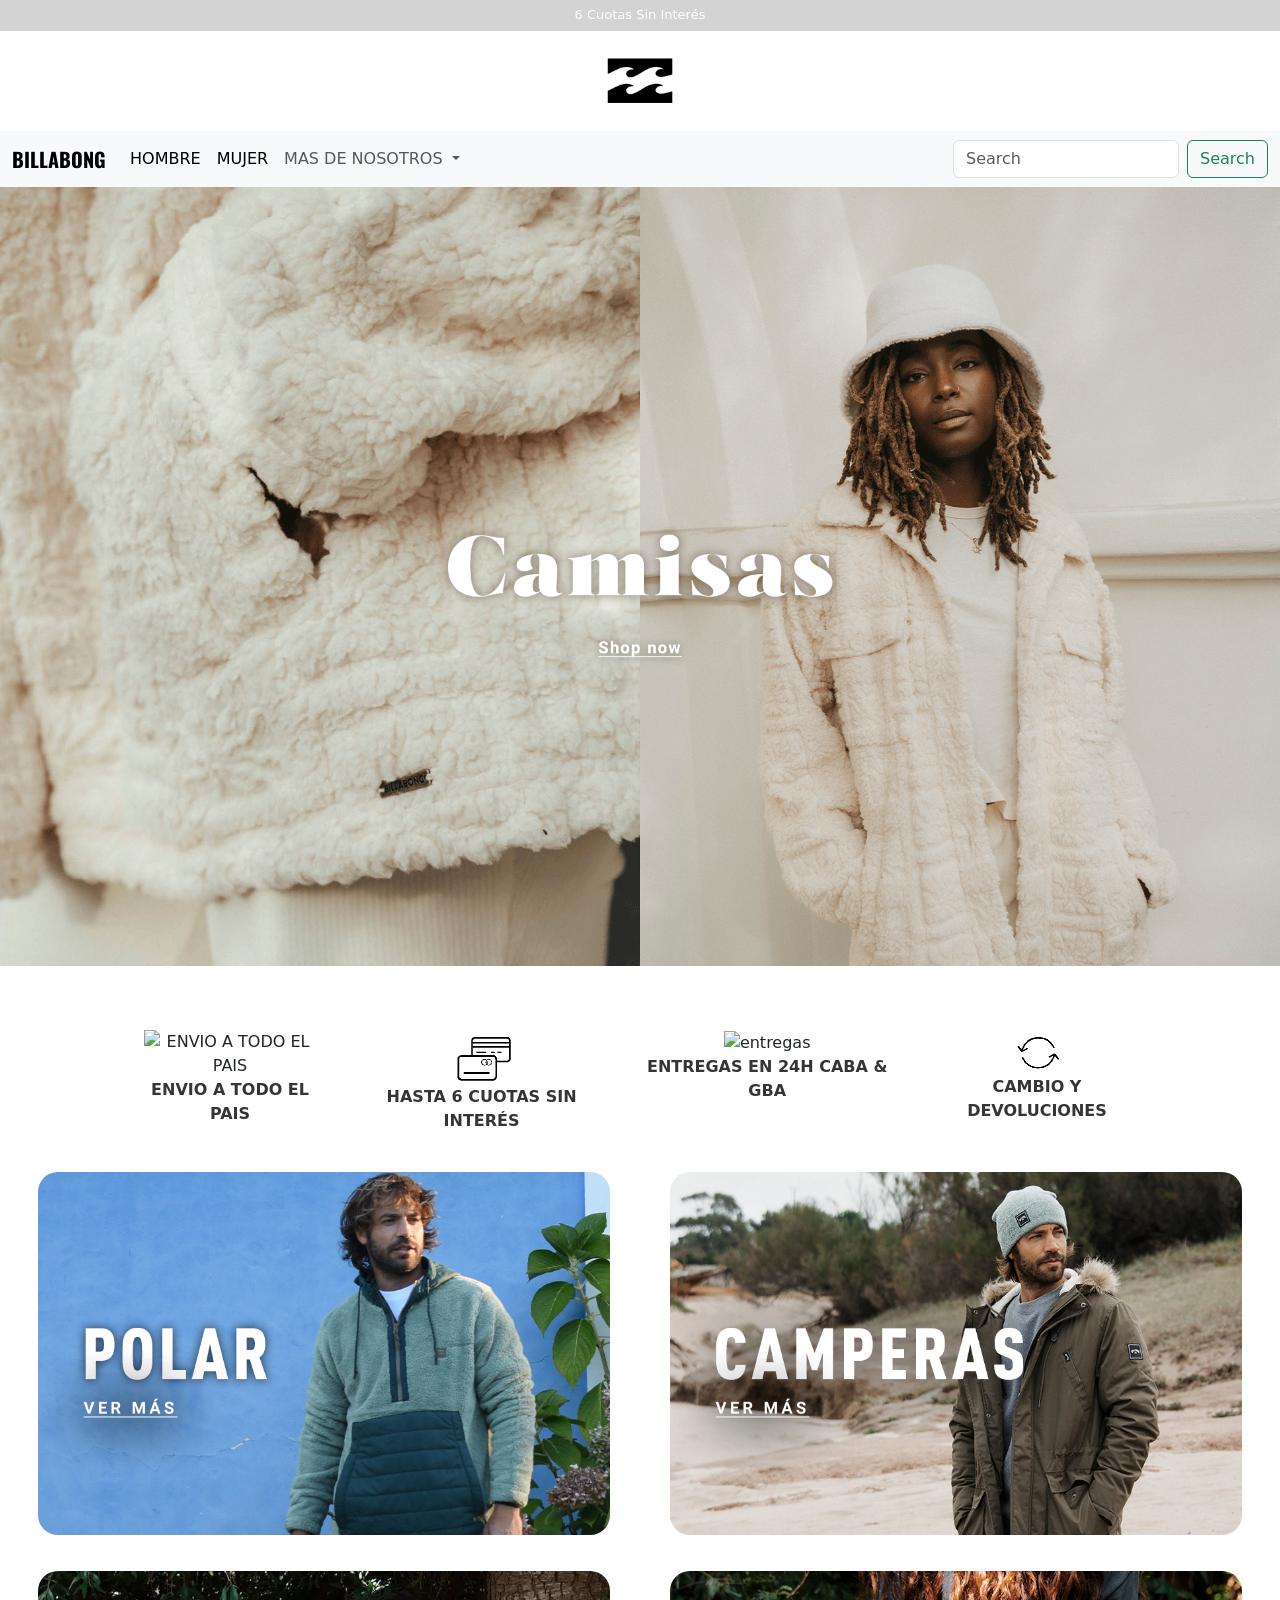
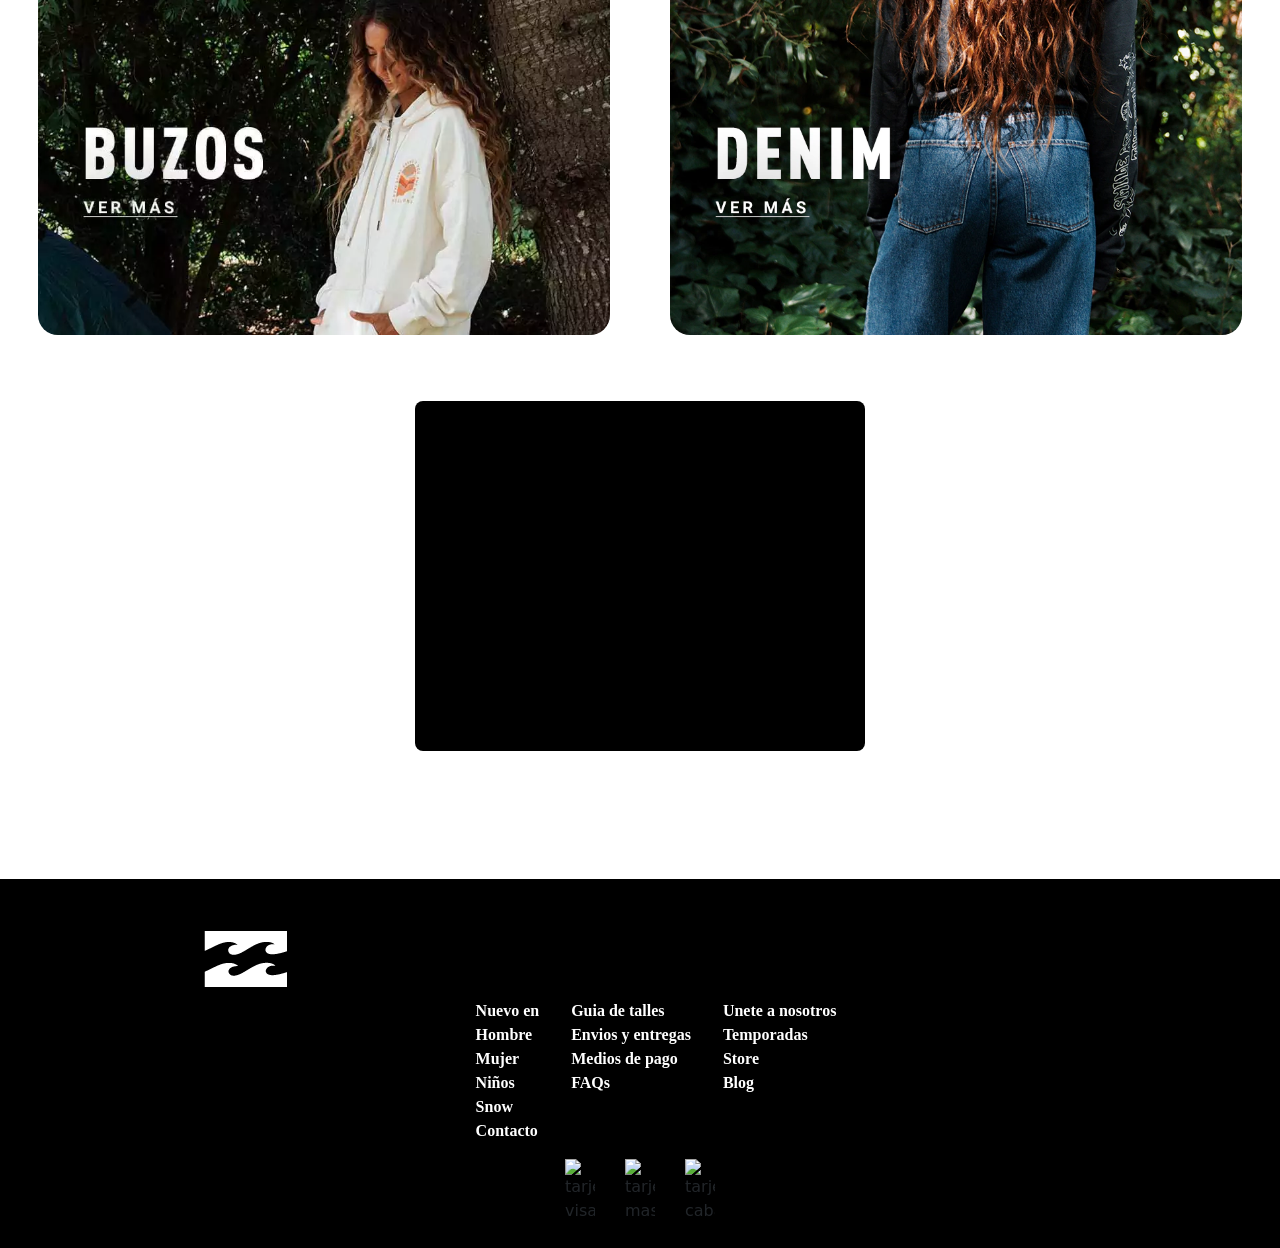
==== index.html @ 3243e51b "solucion responsive" ====
<!DOCTYPE html>
<html lang="en">

<head>
    <meta charset="UTF-8">
    <meta name="viewport" content="width=device-width, initial-scale=1.0">
    <meta name="description" content="Ingrsa por mas promociones en toda la tienda">
    <title>Billabong</title>
    <link rel="stylesheet" href="./css/style.css">
    <link href="https://cdn.jsdelivr.net/npm/bootstrap@5.3.3/dist/css/bootstrap.min.css" rel="stylesheet"
        integrity="sha384-QWTKZyjpPEjISv5WaRU9OFeRpok6YctnYmDr5pNlyT2bRjXh0JMhjY6hW+ALEwIH" crossorigin="anonymous">
</head>

<body>
    <header>
        <section class="center">
            <div>
                <h1 class="h1">6 Cuotas Sin Interés</h1>
            </div>
        </section>
        <section class="logobong1">
            <div class="logobong">
                <a href="./index.html"> <img src="./assets/image/logos-banners-portadas/logobillabongsinletrass.jpg"
                        alt="logo de marca"> </a>
            </div>
        </section>
        <nav class="navbar navbar-expand-lg bg-body-tertiary sm">
            <div class="container-fluid">
                <a class="navbar-brand" href="#">BILLABONG</a>
                <button class="navbar-toggler" type="button" data-bs-toggle="collapse"
                    data-bs-target="#navbarSupportedContent" aria-controls="navbarSupportedContent"
                    aria-expanded="false" aria-label="Toggle navigation">
                    <span class="navbar-toggler-icon"></span>
                </button>
                <div class="collapse navbar-collapse" id="navbarSupportedContent">
                    <ul class="navbar-nav me-auto mb-2 mb-lg-0">
                        <li class="nav-item d-flex">
                            <a class="nav-link active" aria-current="page" href="./pages/hombre.html">HOMBRE</a>
                            <a class="nav-link active" aria-current="page" href="./pages/mujer.html">MUJER</a>
                        </li>
                        <li class="nav-item dropdown">
                            <a class="nav-link dropdown-toggle" href="#" role="button" data-bs-toggle="dropdown"
                                aria-expanded="false">
                                MAS DE NOSOTROS
                            </a>
                            <ul class="dropdown-menu">
                                <li><a class="dropdown-item" href="./pages/comocomprar.html">INFORMACION DE COMPRA</a>
                                </li>
                                <li><a class="dropdown-item" href="./pages/mas-de-nosotros.html">MAS DE NOSOTROS</a>
                                </li>
                            </ul>
                        </li>
                    </ul>
                    <form class="d-flex" role="search">
                        <input class="form-control me-2" type="search" placeholder="Search" aria-label="Search">
                        <button class="btn btn-outline-success" type="submit">Search</button>
                    </form>
                </div>
            </div>
        </nav>
    </header>
    <main>
        <section class="centro">
            <div class="centro-img">
                <img class="img-fluid" src="./assets/image/logos-banners-portadas/h1.png" alt="modelos de la marca">
            </div>
        </section>
        <section class="sectioninfo">
            <div class="sectioninfotext">
                <div class="img-info">
                    <img class="img-fluid" src="./assets/image/logos-banners-portadas/camionetasurfer.png"
                        alt="ENVIO A TODO EL PAIS">
                    <a class="d-flex" href="./pages/comocomprar.html">ENVIO A TODO EL PAIS</a>
                </div>
                <div class="img-info">
                    <img class="img-fluid" src="./assets/image/logos-banners-portadas/tarjetas.png" alt="cuotas">
                    <a class="d-flex" href="./pages/comocomprar.html">HASTA 6 CUOTAS SIN INTERÉS</a>
                </div>
                <div class="img-info">
                    <img class="img-fluid" src="./assets/image/logos-banners-portadas/timer.png" alt="entregas">
                    <a class="d-flex" href="./pages/comocomprar.html">ENTREGAS EN 24H CABA & GBA</a>
                </div>
                <div class="img-info">
                    <img class="img-fluid" src="./assets/image//logos-banners-portadas/devoluciones.png"
                        alt="devoluciones">
                    <a class="d-flex" href="./pages/comocomprar.html">CAMBIO Y DEVOLUCIONES</a>
                </div>
            </div>
        </section>
        <section id="sectionbotonindex">
            <button class="boton "><a href="./pages/hombre.html"> <img class="img-boton"
                        src="./assets/image/logos-banners-portadas/h2-buzos.png" alt="hombre con buzo polar verde"></a>
            </button>
            <button class="boton ">
                <a href="./pages/hombre.html">
                    <img class="img-boton" src="./assets/image/logos-banners-portadas/h2-camperas.png" alt="hombre con campera verda">
                </a>
            </button>
            <button class="boton "><a href="./pages/mujer.html"> <img class="img-boton"
                        src="./assets/image/logos-banners-portadas/h2-buzoss.png" alt="mujer con buzo blanco"></a>
            </button>
            <button class="boton "><a href="./pages/mujer.html"> <img class="img-boton"
                        src="./assets/image/logos-banners-portadas/h2-pants.png" alt="modelo mujer jean denim"></a>
            </button>
        </section>
        <div class="video-wrapper">
            <div class="video-container">
                <iframe src="https://www.youtube.com/embed/AITpnE4puB8?autoplay=1" frameborder="0"
                    allowfullscreen></iframe>
            </div>
        </div>
        </section>
    </main>
    <footer>
        <section class="footerimg">
            <div class="footerlogo">
                <a href="#"><img src="./assets/image/logos-banners-portadas/logobillabongsinletrablanco.jpg"
                        alt="logo"></a>
            </div>
        </section>
        <section class="sectionfooter">
            <ul class="footer1">
                <li>Nuevo en</li>
                <li> <a href="./pages/hombre.html">Hombre</a></li>
                <li> <a href="./pages/mujer.html">Mujer</a></li>
                <li>Niños</li>
                <li>Snow</li>
                <li>Contacto</li>
            </ul>
            <ul class="footer2">
                <li>Guia de talles</li>
                <li>Envios y entregas</li>
                <li> <a href="./pages/comocomprar.html">Medios de pago</a></li>
                <li>FAQs</li>
            </ul>
            <ul class="footer3">
                <li>Unete a nosotros</li>
                <li>Temporadas</li>
                <li>Store</li>
                <li>Blog</li>
            </ul>
        </section>
        <section>
            <div class="container justify-content-center tarjetas-footer">
                <img src="https://cdn-icons-png.flaticon.com/512/179/179457.png" alt="tarjeta visa">
                <img src="https://logodownload.org/wp-content/uploads/2014/07/mastercard-logo.png"
                    alt="tarjeta mastercard">
                <img src="https://logodownload.org/wp-content/uploads/2017/11/cabal-logo-cartao.png"
                    alt="tarjeta cabal">
            </div>
        </section>
    </footer>
    <script src="https://cdn.jsdelivr.net/npm/@popperjs/core@2.11.8/dist/umd/popper.min.js"
        integrity="sha384-I7E8VVD/ismYTF4hNIPjVp/Zjvgyol6VFvRkX/vR+Vc4jQkC+hVqc2pM8ODewa9r"
        crossorigin="anonymous"></script>
    <script src="https://cdn.jsdelivr.net/npm/bootstrap@5.3.3/dist/js/bootstrap.min.js"
        integrity="sha384-0pUGZvbkm6XF6gxjEnlmuGrJXVbNuzT9qBBavbLwCsOGabYfZo0T0to5eqruptLy"
        crossorigin="anonymous"></script>
</body>

</html>
---- css/style.css ----
@import url("https://fonts.googleapis.com/css2?family=Open+Sans:ital,wght@0,300..800;1,300..800&family=Oswald:wght@200..700&display=swap");
@import url("https://fonts.googleapis.com/css2?family=Open+Sans:ital,wght@0,300..800;1,300..800&family=Oswald:wght@200..700&display=swap");
* {
  margin: 0;
  padding: 0;
  box-sizing: border-box; }

header {
  position: fixed;
  background-color: white;
  width: 100%;
  top: 0;
  left: 0;
  z-index: 1000; }

.quienessomos {
  display: flex;
  justify-content: center;
  margin: 10px;
  width: auto; }
  .quienessomos p {
    font-weight: bold;
    font-family: 'Franklin Gothic Medium', 'Arial Narrow', Arial, sans-serif;
    font-size: 50px; }

.logobong1 {
  display: flex;
  justify-content: center; }
  .logobong1 .logobong img {
    display: flex;
    justify-content: center;
    width: 100px; }

.center {
  display: flex;
  justify-content: center;
  background-color: lightgray; }
  .center .h1 {
    text-align: center;
    font-size: 13px;
    color: white;
    margin-top: 7px; }

.navbar-brand {
  font-family: "Oswald", sans-serif;
  font-weight: bolder; }

.nav-item {
  justify-content: space-around; }
  .nav-item a {
    font-weight: 500; }

main {
  margin-top: 13%;
  margin-bottom: 5%; }

.centro div {
  display: flex;
  justify-content: center;
  width: fit-content; }

.button {
  display: grid;
  grid-template-columns: 500px 500px;
  grid-template-rows: auto auto;
  column-gap: 70px;
  justify-content: center;
  width: auto;
  margin-bottom: 80px; }

#sectionbotonindex {
  display: grid;
  margin: 3%;
  grid-template-columns: auto auto;
  justify-content: center;
  column-gap: 5%;
  row-gap: 5%; }
  #sectionbotonindex .boton {
    border-radius: 23px;
    border: none; }
    #sectionbotonindex .boton .img-boton {
      display: grid;
      border-radius: 20px;
      width: 100%;
      height: 100%;
      cursor: pointer;
      background: none;
      border: none;
      padding: 0; }

.boxtext {
  font-size: 30px;
  padding: .3125rem;
  margin: 5px;
  font-weight: bolder;
  width: max-content;
  margin-top: 200px; }

.video-wrapper {
  display: flex;
  justify-content: center;
  align-items: center;
  width: 100%;
  height: 100%; }

.video-container {
  position: relative;
  width: 450px;
  height: 350px;
  overflow: hidden;
  background: #000000;
  border-radius: 8px;
  margin: 5%; }
  .video-container iframe {
    position: absolute;
    top: 0;
    left: 0;
    width: 100%;
    height: 100%;
    border: 0; }

.sectioninfo {
  display: grid;
  grid-template-columns: auto auto auto auto;
  grid-template-rows: auto auto auto auto;
  justify-content: center;
  margin-top: 5%; }
  .sectioninfo .sectioninfotext {
    display: flex;
    text-align: center;
    gap: 5%; }
  .sectioninfo a {
    text-decoration: none;
    color: #383434;
    font-weight: bolder; }

.grilla {
  display: grid;
  grid-template-columns: 300px 300px 300px;
  justify-content: center;
  gap: 3.125rem; }
  .grilla .card {
    border-color: rgba(255, 255, 255, 0);
    width: 100%;
    height: 100%; }
    .grilla .card .prendas {
      width: auto;
      height: auto;
      display: flex;
      flex-direction: column;
      justify-content: space-between; }
      .grilla .card .prendas .prenda-img {
        border-radius: 20px;
        width: max-content;
        height: auto;
        cursor: pointer; }
      .grilla .card .prendas .prenda-info {
        background-color: white;
        font-size: 13px; }
        .grilla .card .prendas .prenda-info .articulo {
          font-weight: bold;
          font-size: 30px;
          margin-bottom: 0px;
          margin: 10px;
          font-family: 'Franklin Gothic Medium', 'Arial Narrow', Arial, sans-serif; }
      .grilla .card .prendas .prenda-info ul {
        display: flex;
        flex-direction: column;
        gap: 10px; }
        .grilla .card .prendas .prenda-info ul li {
          font-family: Verdana, Geneva, Tahoma, sans-serif;
          font-weight: bold;
          list-style: none;
          margin-left: 4%; }
          .grilla .card .prendas .prenda-info ul li .span {
            font-weight: lighter; }

.grilla {
  display: grid;
  grid-template-columns: 300px 300px 300px;
  justify-content: center;
  gap: 3.125rem; }
  .grilla .card {
    border-color: rgba(255, 255, 255, 0);
    width: 100%;
    height: 100%; }
    .grilla .card .prendas {
      width: auto;
      height: auto;
      display: flex;
      flex-direction: column;
      justify-content: space-between; }
      .grilla .card .prendas .prenda-img {
        border-radius: 20px;
        width: max-content;
        height: auto;
        cursor: pointer; }
      .grilla .card .prendas .prenda-info {
        background-color: white;
        font-size: 13px; }
        .grilla .card .prendas .prenda-info .articulo {
          font-weight: bold;
          font-size: 30px;
          margin-bottom: 0px;
          margin: 10px;
          font-family: 'Franklin Gothic Medium', 'Arial Narrow', Arial, sans-serif; }
      .grilla .card .prendas .prenda-info ul {
        display: flex;
        flex-direction: column;
        gap: 10px; }
        .grilla .card .prendas .prenda-info ul li {
          font-family: Verdana, Geneva, Tahoma, sans-serif;
          font-weight: bold;
          list-style: none;
          margin-left: 4%; }
          .grilla .card .prendas .prenda-info ul li .span {
            font-weight: lighter; }

#main-somos {
  padding: 0;
  margin: 100px; }

#section-somos {
  display: flex;
  flex-direction: column; }
  #section-somos .img-somos {
    display: flex;
    justify-content: center;
    width: auto;
    height: auto; }
  #section-somos .info-somos {
    padding: 3%;
    font-weight: bold; }
  #section-somos .aside_somos {
    display: flex;
    justify-content: center;
    margin-top: -100px; }

* {
  margin: 0;
  padding: 0;
  box-sizing: border-box; }

.devoluciones p {
  font-weight: bolder;
  margin: 5%; }

.p_comprar {
  display: flex;
  justify-content: center;
  font-weight: bold;
  font-size: 32px; }

.sectioninfo_comprar {
  display: grid;
  grid-template-columns: auto auto auto auto;
  grid-template-rows: auto auto auto auto;
  justify-content: center; }
  .sectioninfo_comprar .sectioninfotext_comprar {
    text-align: center;
    gap: 5%; }
  .sectioninfo_comprar a {
    text-decoration: none;
    color: #383434;
    font-weight: bolder; }

.confianza {
  margin-top: 20%;
  display: flex;
  justify-content: center; }

footer {
  width: 100%;
  background-color: black; }

.sectionfooter ul {
  list-style: none; }
  .sectionfooter ul li a {
    text-decoration: none;
    color: white; }

.sectionfooter {
  display: grid;
  grid-template-columns: auto auto auto;
  justify-content: center;
  background-color: black;
  font-family: Georgia, 'Times New Roman', Times, serif;
  font-size: medium;
  font-weight: bolder;
  width: auto;
  height: auto;
  gap: auto;
  color: white; }

.footerimg {
  display: flex;
  margin-left: 15%;
  padding: 10px;
  padding-top: 50px; }

.tarjetas-footer {
  display: flex;
  justify-content: center;
  padding-bottom: 25px;
  gap: 30px; }

.tarjetas-footer img {
  width: 30px;
  height: auto; }

body {
  margin: 0;
  padding: 0;
  overflow-x: hidden; }

button div ul li a {
  font-size: 500px; }

@media screen and (max-width: 2560px) {
  * {
    margin: 0;
    padding: 0;
    box-sizing: border-box; }
  .centro {
    display: flex;
    justify-content: center; }
  .video-container {
    position: relative;
    overflow: hidden;
    background: #000000;
    border-radius: 8px;
    margin: 5%; }
    .video-container iframe {
      position: absolute;
      top: 0;
      left: 0;
      width: 100%;
      height: 100%;
      border: 0; }
  #main-somos {
    display: flex; }
  .info-somos {
    font-size: 20px;
    margin-top: 5%; } }

@media screen and (max-width: 768px) {
  * {
    margin: 0;
    padding: 0;
    box-sizing: border-box;
    justify-content: center; }
  #main-somos {
    display: grid; }
  .centro {
    margin-top: 35%; }
  .confianza {
    display: flex;
    justify-content: center;
    margin-top: 30%; }
  .nav-item {
    display: flex;
    gap: 7px;
    flex-direction: column; }
  .sectioninfo img {
    width: auto;
    height: auto; }
  .sectioninfotext {
    display: grid;
    grid-template-columns: 100px 100px 100px 100px; }
  .sectioninfotext a {
    font-size: 10px; }
  .center {
    display: flex;
    justify-content: center; }
  .logobong {
    display: flex;
    justify-content: center; }
  #sectionbotonindex {
    column-gap: 30px; }
    #sectionbotonindex button {
      width: auto;
      height: auto; }
      #sectionbotonindex button img {
        width: 100%; }
  #section-somos .img-somos {
    display: flex;
    justify-content: center;
    width: auto;
    height: auto; }
  #section-somos .info-somos {
    padding: 3%;
    font-weight: bold; }
  #section-somos .video-container {
    position: relative;
    width: 450px;
    height: 350px;
    overflow: hidden;
    background: #000000;
    border-radius: 8px;
    margin: 5%; }
    #section-somos .video-container iframe {
      position: absolute;
      top: 0;
      left: 0;
      width: 100%;
      height: 100%;
      border: 0; }
  #section-somos .buscar {
    height: auto;
    width: 100px; }
  #section-somos .container {
    display: flex;
    justify-content: start;
    max-width: auto;
    max-height: 100%;
    overflow: hidden; }
  #section-somos .button {
    display: flex;
    flex-direction: column;
    justify-content: center;
    overflow: hidden; }
  #section-somos .grilla {
    display: grid;
    grid-template-columns: 1fr 1fr;
    margin: 20px;
    max-width: max-content;
    margin-top: 50px;
    gap: 20px; }
  #section-somos footer {
    justify-content: stretch;
    width: 100%; }
  #section-somos .footerimg {
    display: flex;
    justify-content: start; }
  #section-somos .sectionfooter ul {
    width: max-content; }
  #section-somos .sectionfooter ul li a {
    text-decoration: none;
    color: white; }
  #section-somos .sectionfooter {
    margin-right: 10%; }
  #section-somos .footerimg {
    display: flex;
    margin-left: 15%;
    padding: 10px;
    padding-top: 50px; }
  #section-somos .quienessomos {
    display: flex;
    justify-content: center; }
    #section-somos .quienessomos p {
      font-size: 40px; }
  .aside_somos {
    margin-top: -100px; } }

@media screen and (max-width: 510px) {
  * {
    margin: 0;
    padding: 0;
    box-sizing: border-box;
    justify-content: center; }
  #sectionbotonindex {
    display: flex;
    flex-direction: column; }
  .nav-item {
    display: flex;
    gap: 7px;
    flex-direction: column; }
  .center {
    display: flex;
    justify-content: center; }
  .logobong {
    display: flex;
    justify-content: center; }
  .logobong img {
    width: 70px; }
  .buscar {
    height: auto;
    width: 100px; }
  .centro {
    width: auto;
    margin-top: 55%; }
  .container {
    display: flex;
    justify-content: start;
    max-width: auto;
    max-height: 100%;
    overflow: hidden; }
  .footerimg {
    display: flex;
    justify-content: start;
    margin-left: 5%;
    width: auto; }
  .footerlogo img {
    width: 35px; }
  .sectioninfotext {
    display: grid;
    grid-template-columns: auto auto auto auto;
    margin: 4%;
    width: auto; }
    .sectioninfotext a {
      font-size: 10px;
      text-align: center;
      margin-top: 3px; }
    .sectioninfotext img {
      max-width: 50px;
      justify-content: center; }
  .sectioninfotext_comprar {
    display: grid;
    grid-template-columns: auto auto auto auto;
    margin: 4%;
    width: auto; }
    .sectioninfotext_comprar a {
      font-size: 10px;
      text-align: center;
      margin-top: 3px; }
    .sectioninfotext_comprar img {
      max-width: 50px;
      justify-content: center; }
  .grilla {
    display: grid;
    grid-template-columns: 1fr 1fr;
    margin: 10px;
    max-width: max-content;
    margin-top: 50px; }
  .articulo {
    font-size: 15px;
    width: 100%; }
  .prenda-info ul {
    display: flex;
    text-align: start;
    margin-left: -20px;
    font-size: 12px; }
  .boxtext {
    font-size: 20px; }
  .sectionfooter ul {
    font-size: 7px; }
  .sectionfooter {
    margin-right: 10%;
    gap: auto; }
  .tarjetas-footer {
    column-gap: 5px; }
  .tarjetas-footer img {
    width: 15px; }
  .quienessomos p {
    font-size: 30px; }
  .aside_somos {
    margin-top: -100px; }
  #section-somos {
    display: grid; }
    #section-somos .img-somos {
      width: 300px;
      min-width: 20px; }
  .img-info img {
    display: grid;
    margin: 3%;
    grid-template-columns: auto;
    justify-content: center;
    column-gap: 5px; }
    .img-info img button {
      display: grid;
      margin: 5px;
      width: auto;
      height: auto; }
      .img-info img button img {
        width: 100%; }
  #sectionbotonindex {
    display: flex;
    margin: 3%;
    justify-content: center;
    row-gap: 1rem; }
    #sectionbotonindex .boton {
      border-radius: 23px;
      border: none; }
      #sectionbotonindex .boton .img-boton {
        display: grid;
        border-radius: 20px;
        width: 100%;
        height: 100%;
        cursor: pointer;
        background: none;
        border: none;
        padding: 0; }
  .video-container {
    position: relative;
    width: 450px;
    height: 350px;
    overflow: hidden;
    background: #000000;
    border-radius: 8px;
    margin: 5%; }
    .video-container iframe {
      position: absolute;
      top: 0;
      left: 0;
      width: 100%;
      height: 100%;
      border: 0; } }

.compras_section {
  margin-top: 200px; }
  .compras_section .p_comprar {
    font-size: 16px; }
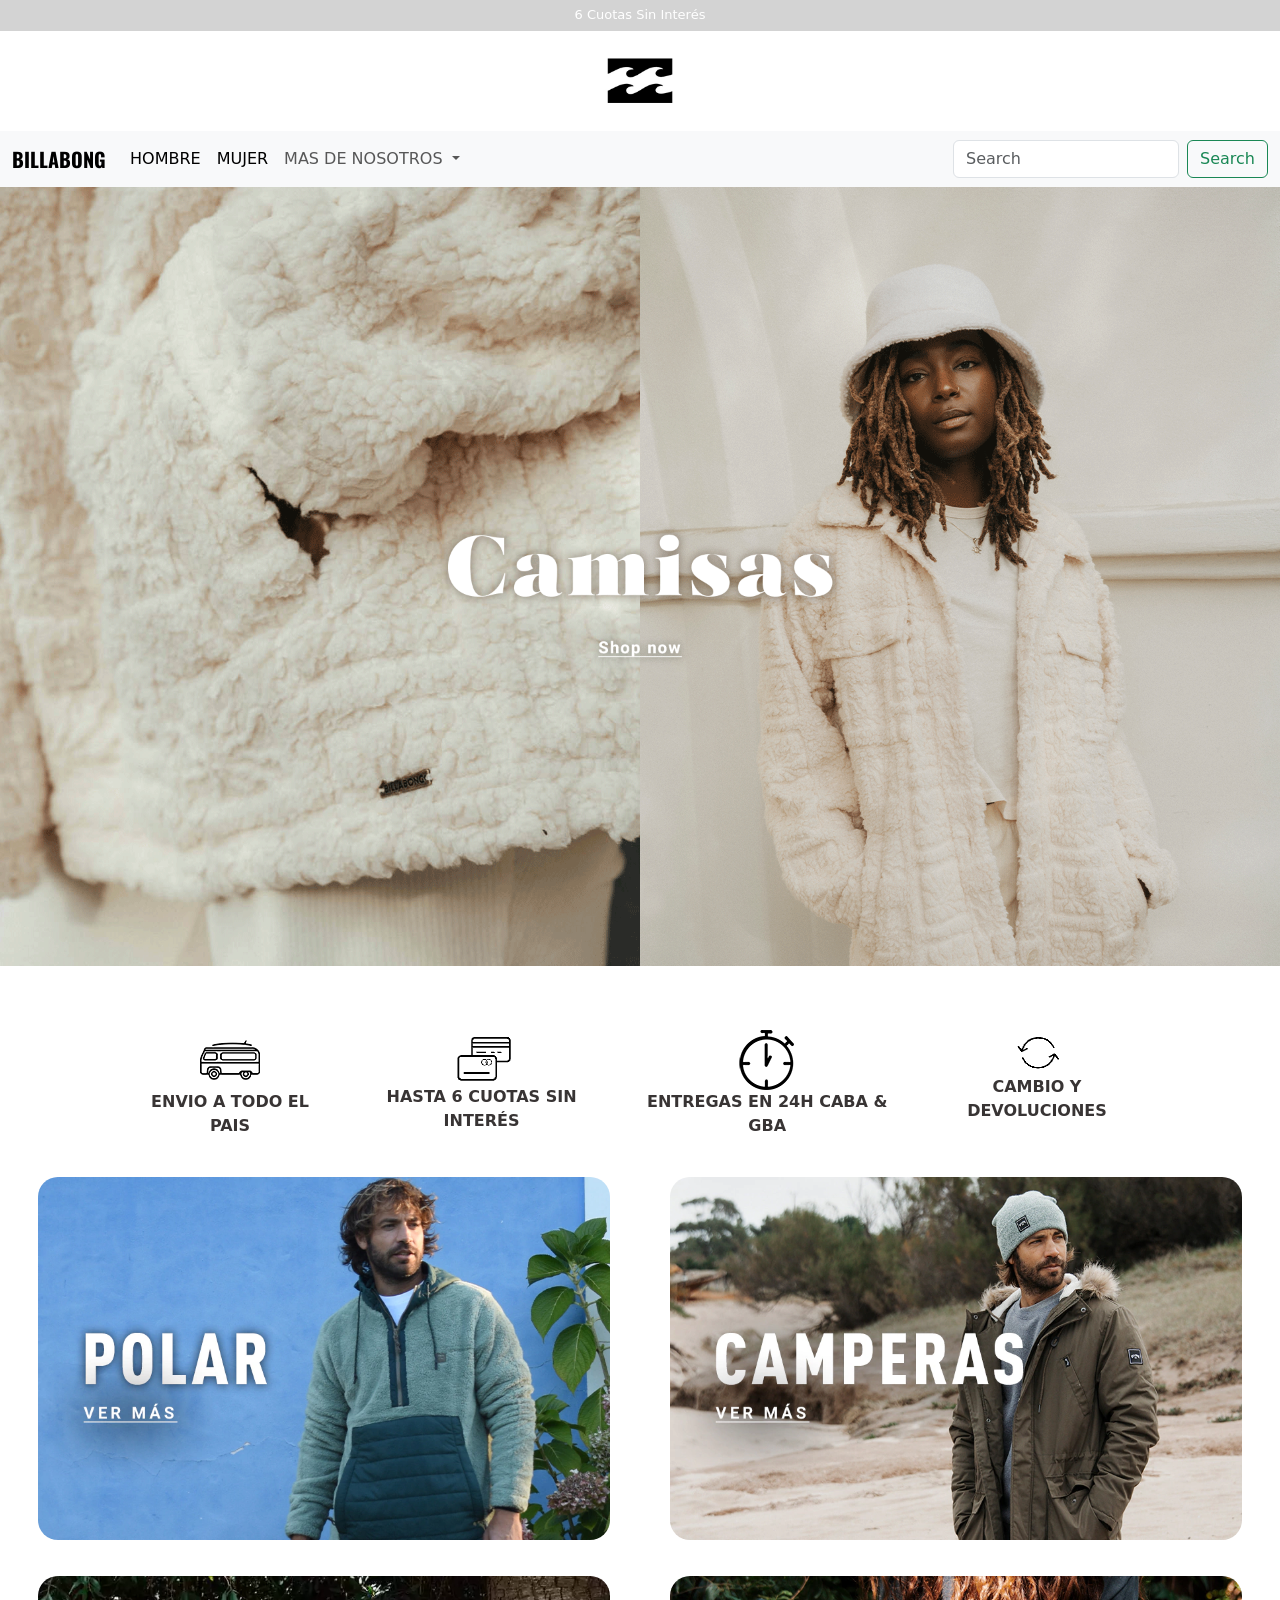
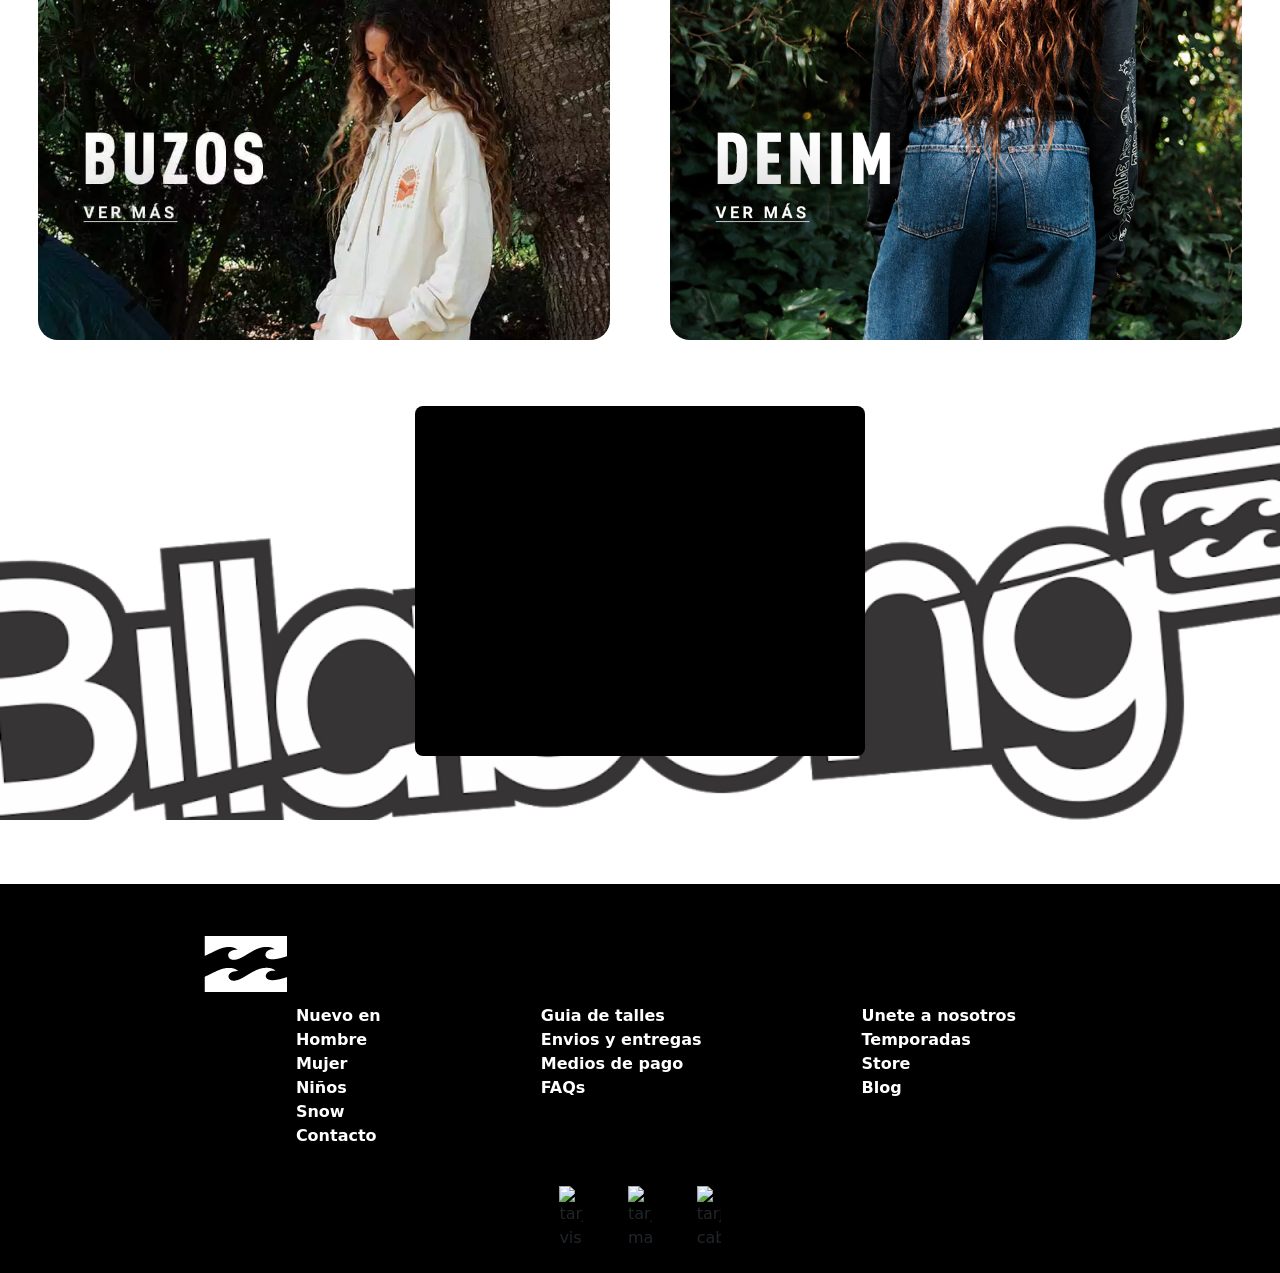
==== commit 211d04fa: "agrego info por prendas hombres" ====
--- a/index.html
+++ b/index.html
@@ -13,7 +13,7 @@
 
 <body>
     <header>
-        <section class="center">
+        <section class="center slide-right">
             <div>
                 <h1 class="h1">6 Cuotas Sin Interés</h1>
             </div>
@@ -65,7 +65,7 @@
                 <img class="img-fluid" src="./assets/image/logos-banners-portadas/h1.png" alt="modelos de la marca">
             </div>
         </section>
-        <section class="sectioninfo">
+        <section class="sectioninfo carousel">
             <div class="sectioninfotext">
                 <div class="img-info">
                     <img class="img-fluid" src="./assets/image/logos-banners-portadas/camionetasurfer.png"
@@ -103,12 +103,14 @@
                         src="./assets/image/logos-banners-portadas/h2-pants.png" alt="modelo mujer jean denim"></a>
             </button>
         </section>
+        <section class="sectionVideo">
         <div class="video-wrapper">
             <div class="video-container">
                 <iframe src="https://www.youtube.com/embed/AITpnE4puB8?autoplay=1" frameborder="0"
                     allowfullscreen></iframe>
             </div>
         </div>
+    </section>
         </section>
     </main>
     <footer>
--- a/css/style.css
+++ b/css/style.css
@@ -35,6 +35,9 @@
   display: flex;
   justify-content: center;
   background-color: lightgray; }
+  .center .slide-right {
+    -webkit-animation: slide-right 2s cubic-bezier(0.25, 0.46, 0.45, 0.94) infinite both;
+    animation: slide-right 2s cubic-bezier(0.25, 0.46, 0.45, 0.94) infinite both; }
   .center .h1 {
     text-align: center;
     font-size: 13px;
@@ -96,6 +99,10 @@
   width: max-content;
   margin-top: 200px; }
 
+.sectionVideo {
+  background: url(/assets/image/logos-banners-portadas/billabonglogo.png) no-repeat center center;
+  background-size: 1600px; }
+
 .video-wrapper {
   display: flex;
   justify-content: center;
@@ -110,7 +117,7 @@
   overflow: hidden;
   background: #000000;
   border-radius: 8px;
-  margin: 5%; }
+  margin: 0; }
   .video-container iframe {
     position: absolute;
     top: 0;
@@ -269,15 +276,45 @@
   display: flex;
   justify-content: center; }
 
+#sectionArticulo {
+  display: flex;
+  flex-direction: column; }
+  #sectionArticulo .infoArticulo {
+    display: grid;
+    margin: 3%;
+    margin-right: 3%; }
+    #sectionArticulo .infoArticulo img {
+      border-radius: 20px;
+      width: 80px; }
+  #sectionArticulo .imgArticulo img {
+    width: 500px;
+    border-radius: 20px; }
+
+.detallesPrenda p {
+  display: flex;
+  justify-content: center;
+  width: 600px;
+  font-size: 12px;
+  text-align: center; }
+
+.sectionArticulo1 {
+  display: flex; }
+
+.divSection {
+  display: flex;
+  justify-content: center; }
+
 footer {
   width: 100%;
   background-color: black; }
 
 .sectionfooter ul {
-  list-style: none; }
+  list-style: none;
+  font-family: system-ui, -apple-system, BlinkMacSystemFont, 'Segoe UI', Roboto, Oxygen, Ubuntu, Cantarell, 'Open Sans', 'Helvetica Neue', sans-serif; }
   .sectionfooter ul li a {
     text-decoration: none;
-    color: white; }
+    color: white;
+    font-family: system-ui, -apple-system, BlinkMacSystemFont, 'Segoe UI', Roboto, Oxygen, Ubuntu, Cantarell, 'Open Sans', 'Helvetica Neue', sans-serif; }
 
 .sectionfooter {
   display: grid;
@@ -289,7 +326,7 @@
   font-weight: bolder;
   width: auto;
   height: auto;
-  gap: auto;
+  gap: 10%;
   color: white; }
 
 .footerimg {
@@ -300,13 +337,13 @@
 
 .tarjetas-footer {
   display: flex;
-  justify-content: center;
-  padding-bottom: 25px;
-  gap: 30px; }
+  width: auto;
+  height: auto; }
 
 .tarjetas-footer img {
-  width: 30px;
-  height: auto; }
+  width: 24px;
+  height: auto;
+  margin: 2%; }
 
 body {
   margin: 0;
@@ -429,9 +466,6 @@
   #section-somos footer {
     justify-content: stretch;
     width: 100%; }
-  #section-somos .footerimg {
-    display: flex;
-    justify-content: start; }
   #section-somos .sectionfooter ul {
     width: max-content; }
   #section-somos .sectionfooter ul li a {
@@ -439,18 +473,40 @@
     color: white; }
   #section-somos .sectionfooter {
     margin-right: 10%; }
-  #section-somos .footerimg {
-    display: flex;
-    margin-left: 15%;
-    padding: 10px;
-    padding-top: 50px; }
   #section-somos .quienessomos {
     display: flex;
     justify-content: center; }
     #section-somos .quienessomos p {
       font-size: 40px; }
   .aside_somos {
-    margin-top: -100px; } }
+    margin-top: -100px; }
+  .footerimg {
+    display: flex;
+    justify-content: start; }
+  #sectionArticulo {
+    display: flex;
+    flex-direction: column; }
+    #sectionArticulo .infoArticulo {
+      display: grid;
+      margin: 3%;
+      margin-right: 3%; }
+      #sectionArticulo .infoArticulo img {
+        border-radius: 20px;
+        width: 50px; }
+    #sectionArticulo .imgArticulo img {
+      width: 250px;
+      border-radius: 20px; }
+  .detallesPrenda p {
+    display: flex;
+    justify-content: center;
+    width: auto;
+    font-size: 12px;
+    text-align: center; }
+  .sectionArticulo1 {
+    display: flex; }
+  .divSection {
+    display: flex;
+    justify-content: center; } }
 
 @media screen and (max-width: 510px) {
   * {
@@ -580,6 +636,10 @@
         background: none;
         border: none;
         padding: 0; }
+  .sectioninfo .sectioninfotext div {
+    display: grid; }
+    .sectioninfo .sectioninfotext div a {
+      font-size: 8px; }
   .video-container {
     position: relative;
     width: 450px;
@@ -594,9 +654,8 @@
       left: 0;
       width: 100%;
       height: 100%;
-      border: 0; } }
-
-.compras_section {
-  margin-top: 200px; }
-  .compras_section .p_comprar {
-    font-size: 16px; }
+      border: 0; }
+  .compras_section {
+    margin-top: 200px; }
+    .compras_section .p_comprar {
+      font-size: 16px; } }
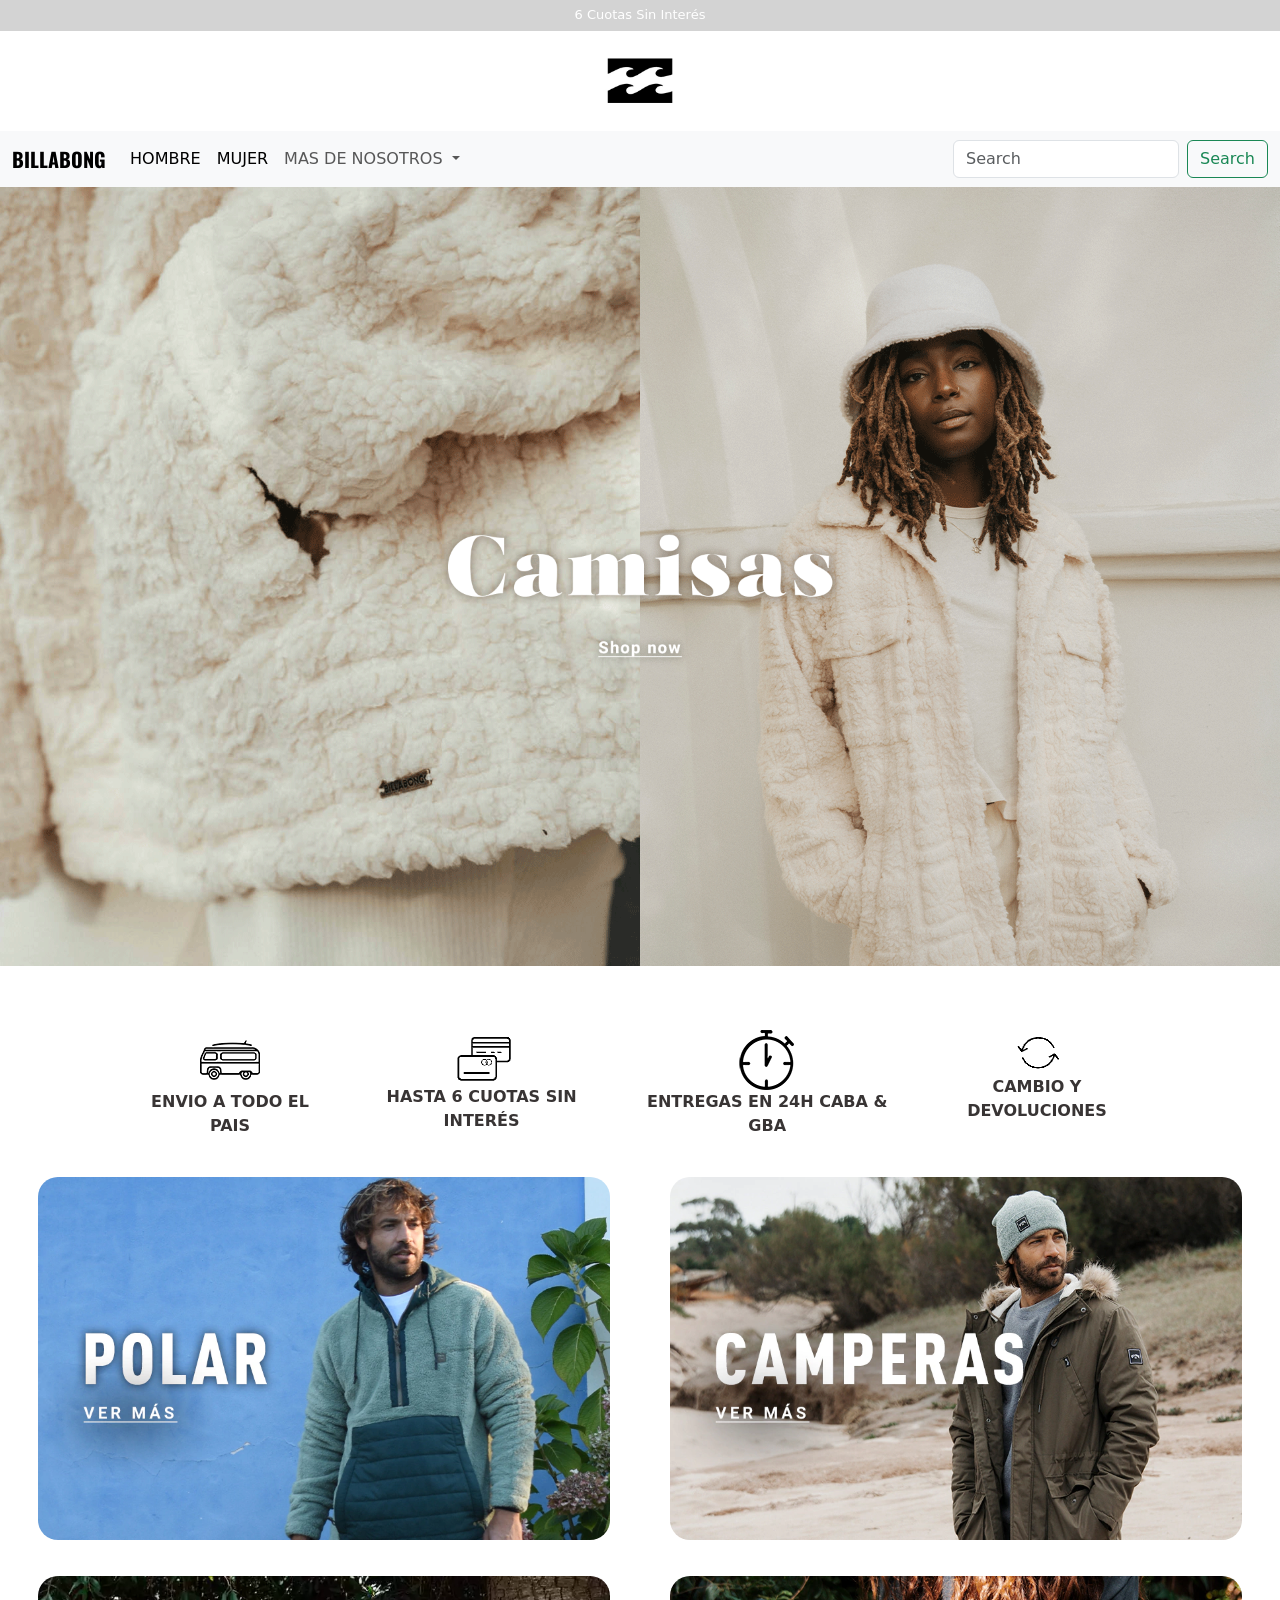
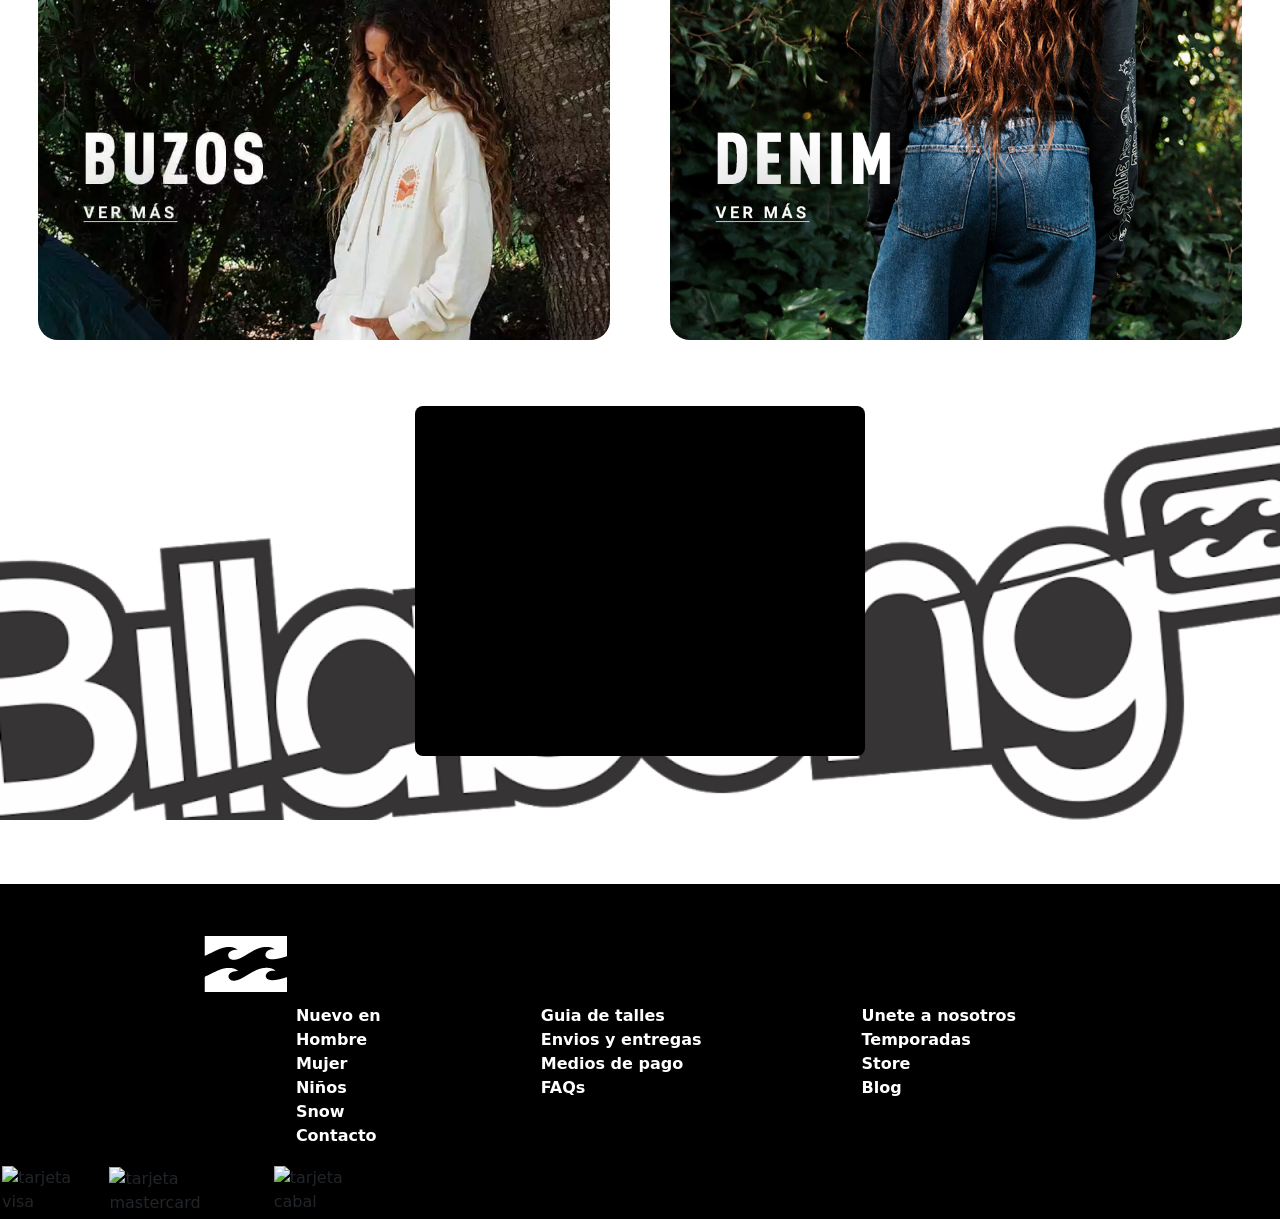
==== commit 7a4efe24: "footer" ====
--- a/index.html
+++ b/index.html
@@ -116,15 +116,15 @@
     <footer>
         <section class="footerimg">
             <div class="footerlogo">
-                <a href="#"><img src="./assets/image/logos-banners-portadas/logobillabongsinletrablanco.jpg"
-                        alt="logo"></a>
+                <a href="#"> <img src="../assets/image/logos-banners-portadas/logobillabongsinletrablanco.jpg"
+                        alt="logo de la marca"></a>
             </div>
         </section>
         <section class="sectionfooter">
             <ul class="footer1">
                 <li>Nuevo en</li>
-                <li> <a href="./pages/hombre.html">Hombre</a></li>
-                <li> <a href="./pages/mujer.html">Mujer</a></li>
+                <li> <a href="./hombre.html">Hombre</a></li>
+                <li> <a href="./mujer.html">Mujer</a></li>
                 <li>Niños</li>
                 <li>Snow</li>
                 <li>Contacto</li>
@@ -132,7 +132,7 @@
             <ul class="footer2">
                 <li>Guia de talles</li>
                 <li>Envios y entregas</li>
-                <li> <a href="./pages/comocomprar.html">Medios de pago</a></li>
+                <li> <a href="./comocomprar.html">Medios de pago</a></li>
                 <li>FAQs</li>
             </ul>
             <ul class="footer3">
@@ -143,12 +143,18 @@
             </ul>
         </section>
         <section>
-            <div class="container justify-content-center tarjetas-footer">
-                <img src="https://cdn-icons-png.flaticon.com/512/179/179457.png" alt="tarjeta visa">
-                <img src="https://logodownload.org/wp-content/uploads/2014/07/mastercard-logo.png"
-                    alt="tarjeta mastercard">
-                <img src="https://logodownload.org/wp-content/uploads/2017/11/cabal-logo-cartao.png"
-                    alt="tarjeta cabal">
+            <div class="tarjetas-footer">
+                <div class="">
+                    <img src="https://cdn-icons-png.flaticon.com/512/179/179457.png" alt="tarjeta visa">
+                </div>
+                <div class="">
+                    <img src="https://logodownload.org/wp-content/uploads/2014/07/mastercard-logo.png"
+                        alt="tarjeta mastercard">
+                </div>
+                <div class="">
+                    <img src="https://logodownload.org/wp-content/uploads/2017/11/cabal-logo-cartao.png"
+                        alt="tarjeta cabal">
+                </div>
             </div>
         </section>
     </footer>
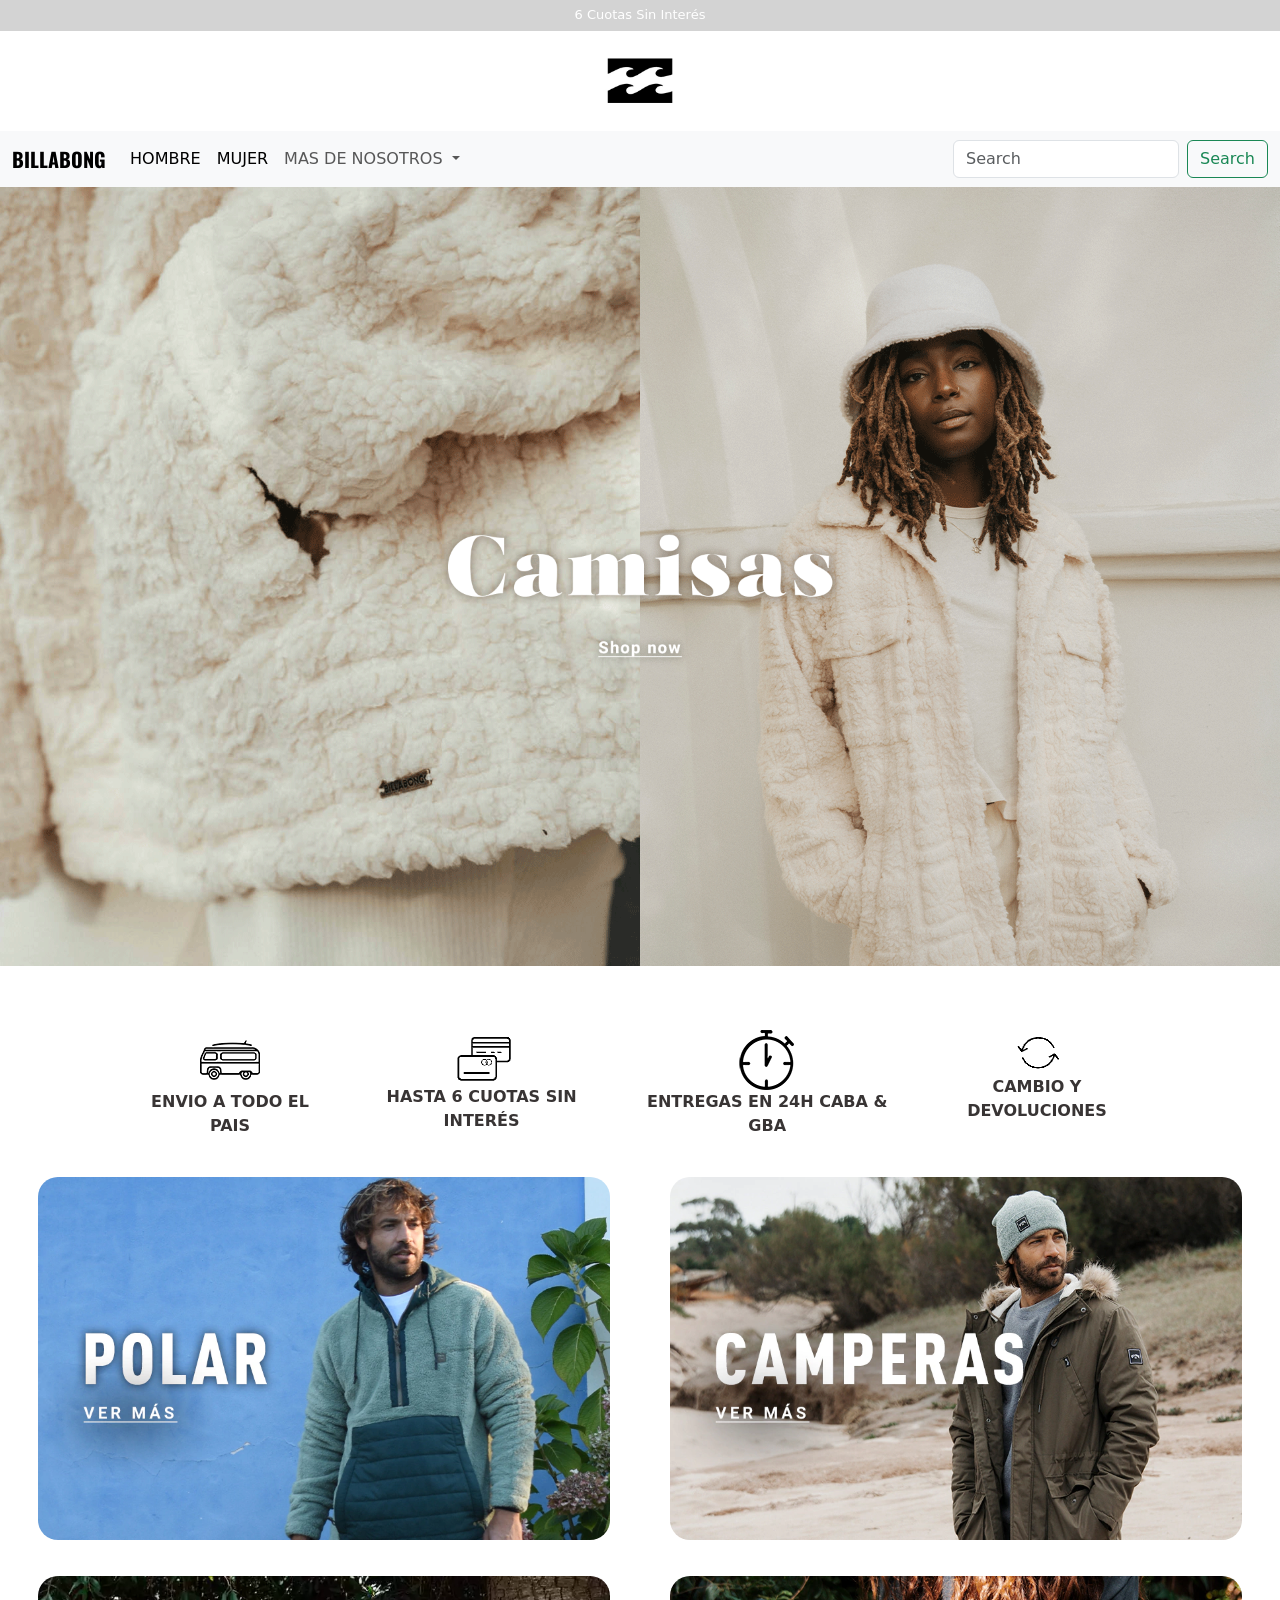
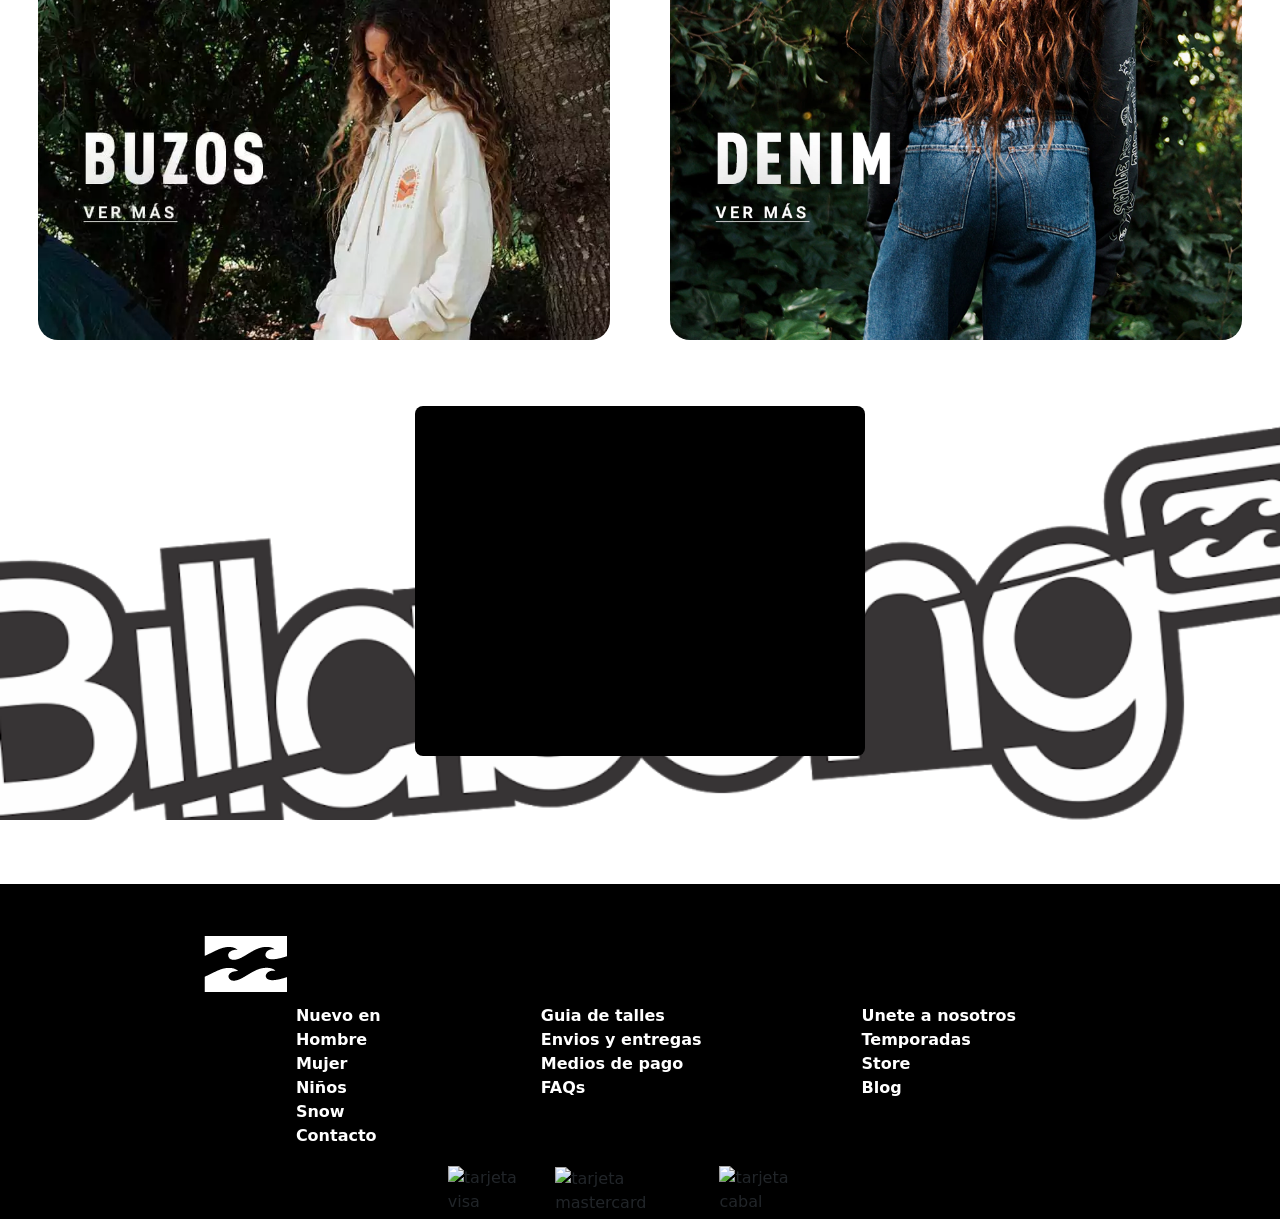
==== commit ab42ee99: "agrego codigo meta" ====
--- a/index.html
+++ b/index.html
@@ -4,8 +4,16 @@
 <head>
     <meta charset="UTF-8">
     <meta name="viewport" content="width=device-width, initial-scale=1.0">
+    <meta name="author" content="David Ezequiel Malagreca">
+    <meta name="keywrods" content="Indumentaria, INDUMENTARIA, indumentaria hombre, indumentaria mujer">
     <meta name="description" content="Ingrsa por mas promociones en toda la tienda">
+
+    <meta property="og:title" content="Billabong">
+    <meta property="og:url" content="https://prismatic-cupcake-795a61.netlify.app/">
+    <meta property="og:description" content="Innova con BILLABONG">
+    <meta property="og:type" content="website">
     <title>Billabong</title>
+    
     <link rel="stylesheet" href="./css/style.css">
     <link href="https://cdn.jsdelivr.net/npm/bootstrap@5.3.3/dist/css/bootstrap.min.css" rel="stylesheet"
         integrity="sha384-QWTKZyjpPEjISv5WaRU9OFeRpok6YctnYmDr5pNlyT2bRjXh0JMhjY6hW+ALEwIH" crossorigin="anonymous">
@@ -116,7 +124,7 @@
     <footer>
         <section class="footerimg">
             <div class="footerlogo">
-                <a href="#"> <img src="../assets/image/logos-banners-portadas/logobillabongsinletrablanco.jpg"
+                <a href="#"> <img src="./assets/image/logos-banners-portadas/logobillabongsinletrablanco.jpg"
                         alt="logo de la marca"></a>
             </div>
         </section>
@@ -143,7 +151,7 @@
             </ul>
         </section>
         <section>
-            <div class="tarjetas-footer">
+            <div class="container justify-content-center tarjetas-footer">
                 <div class="">
                     <img src="https://cdn-icons-png.flaticon.com/512/179/179457.png" alt="tarjeta visa">
                 </div>
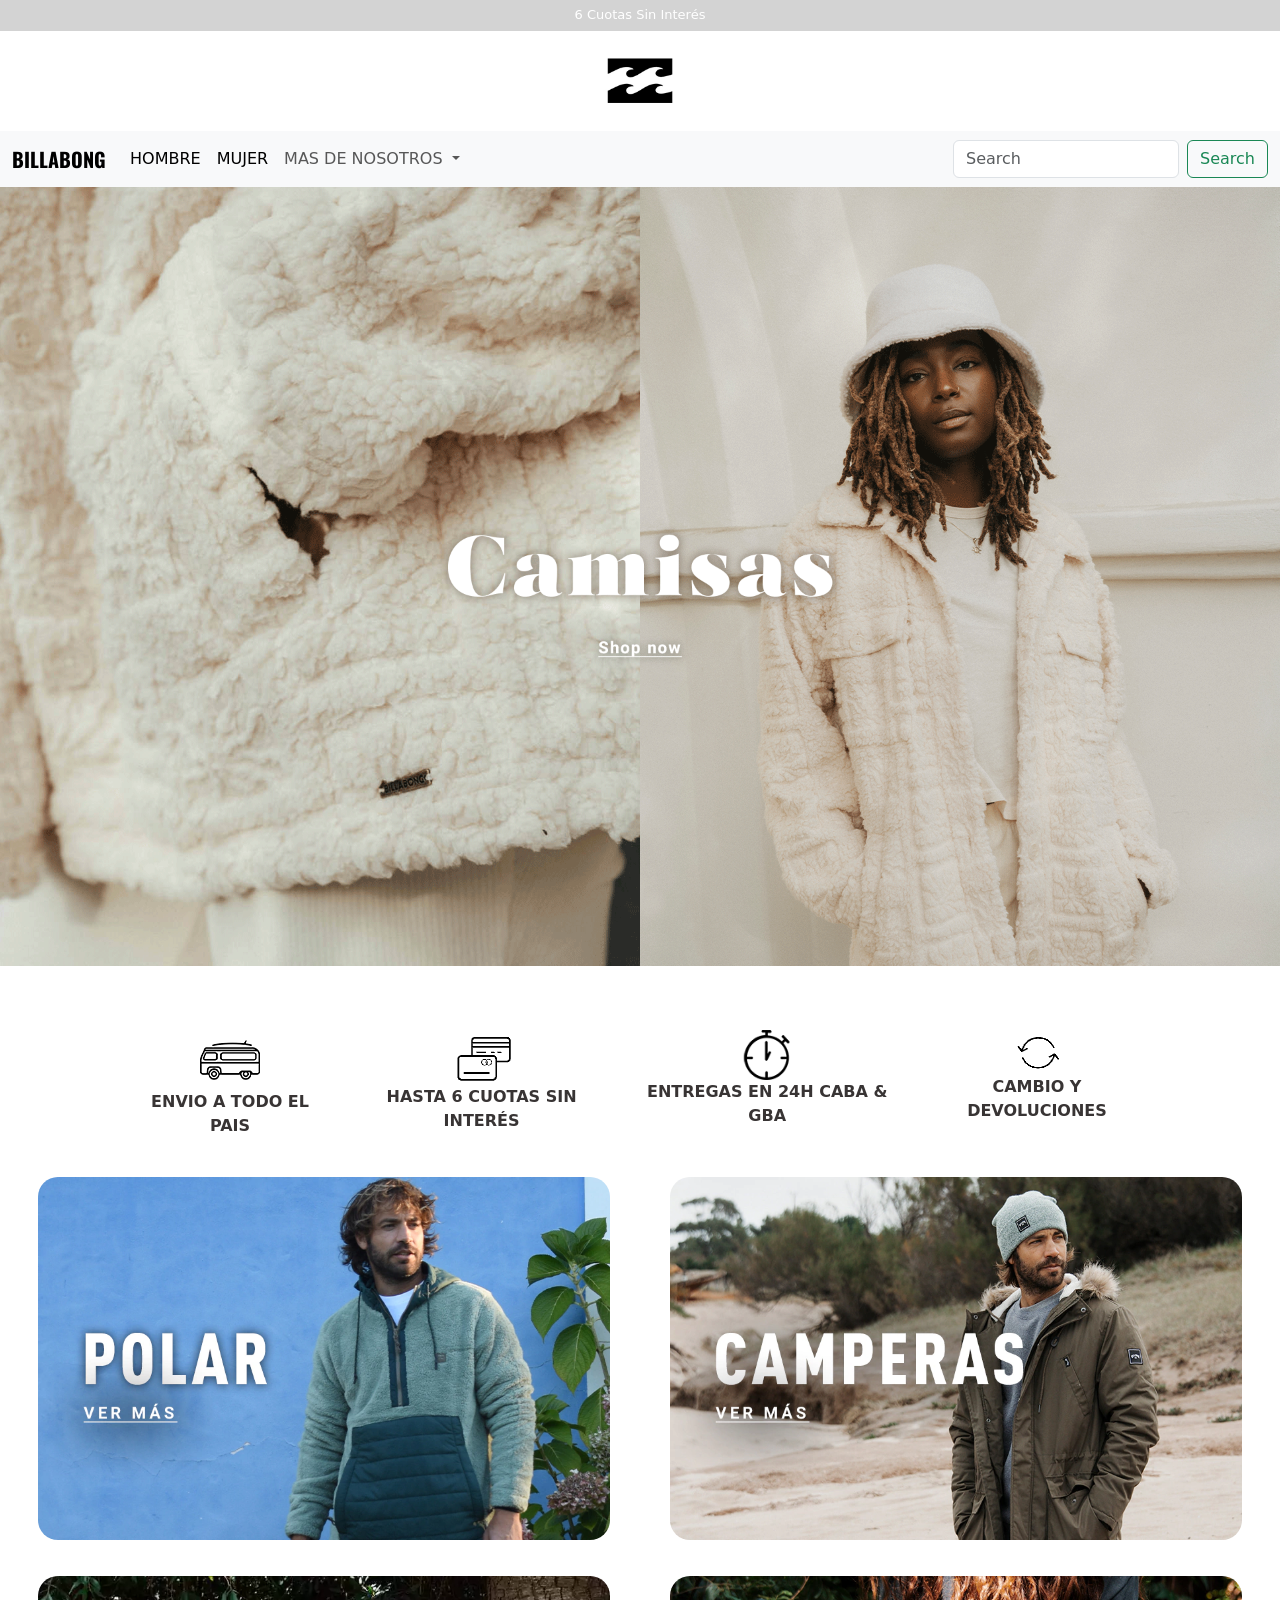
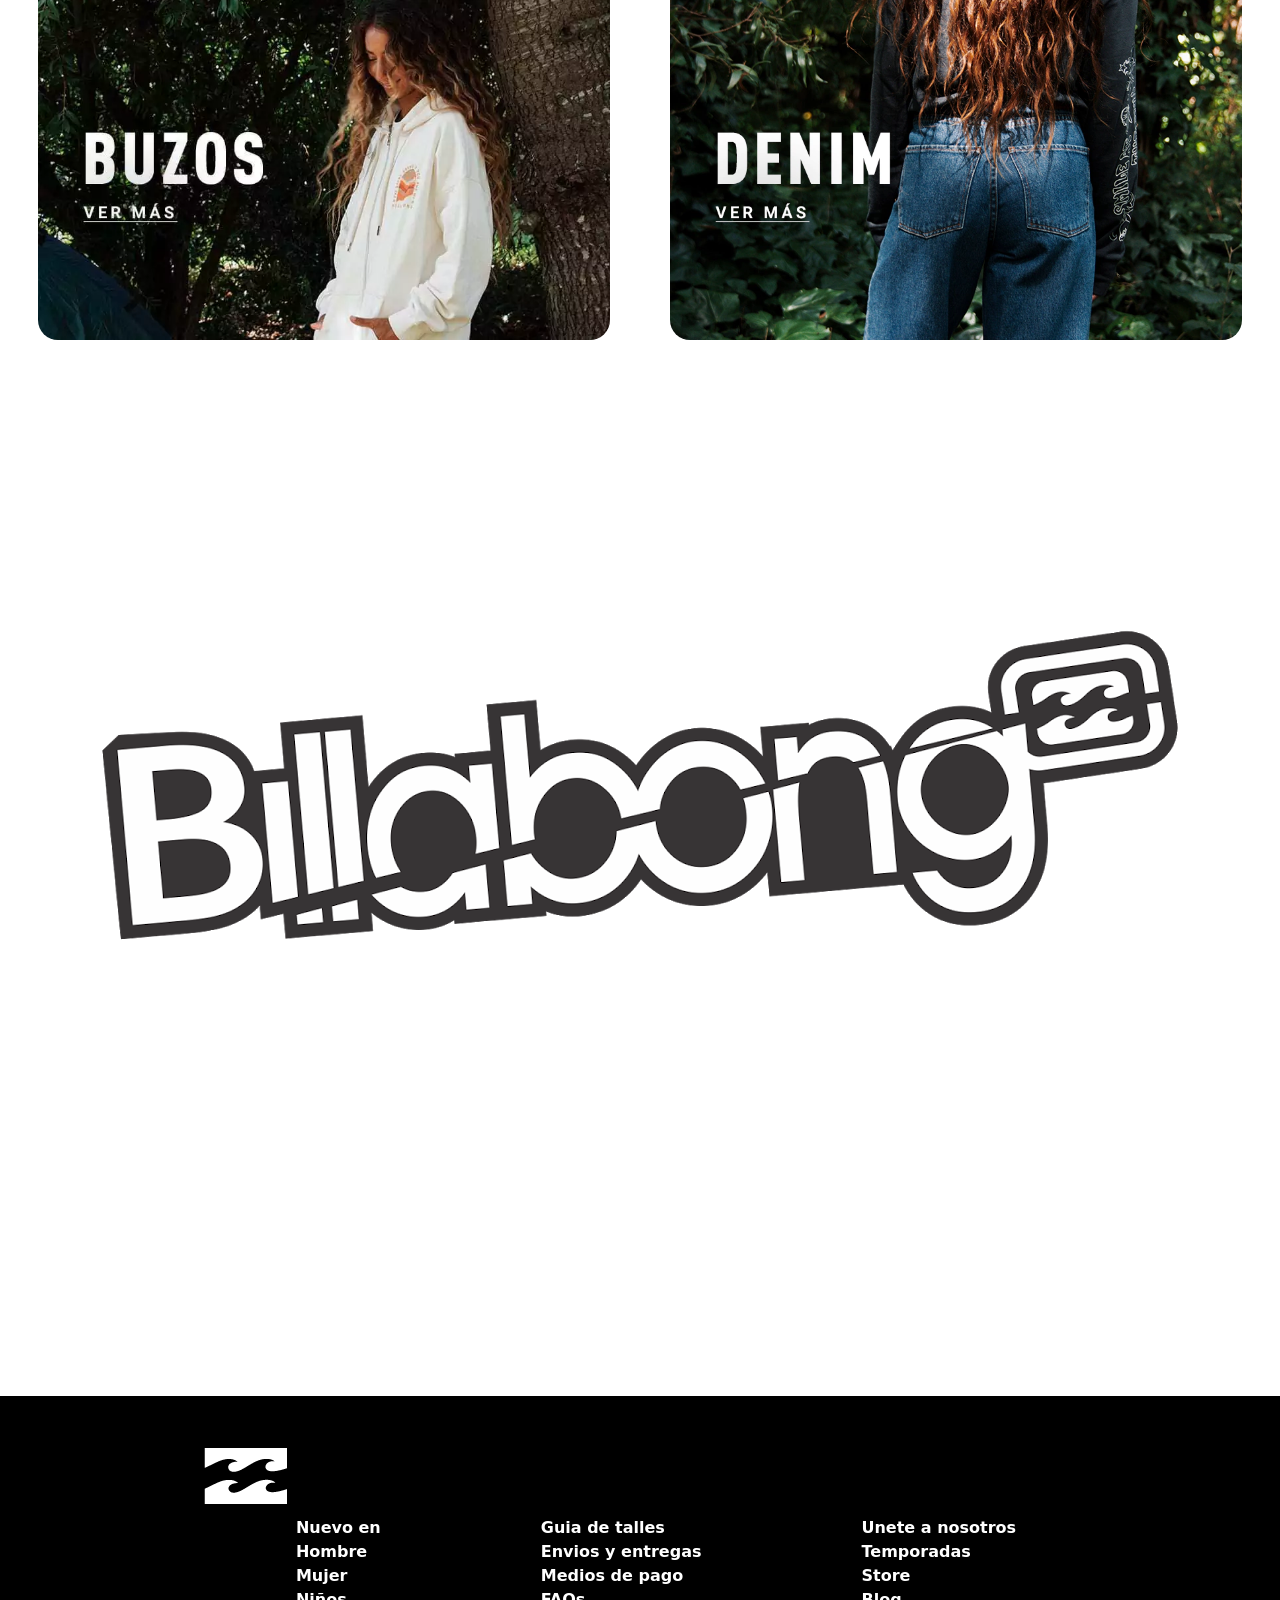
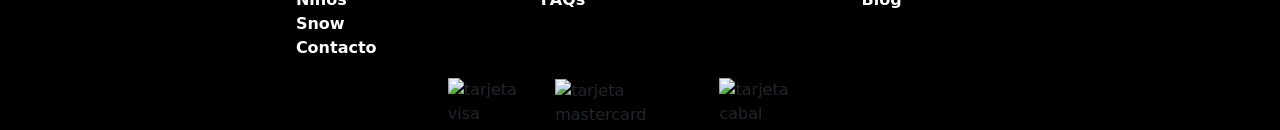
==== commit 8e539c88: "commit" ====
--- a/index.html
+++ b/index.html
@@ -7,13 +7,13 @@
     <meta name="author" content="David Ezequiel Malagreca">
     <meta name="keywrods" content="Indumentaria, INDUMENTARIA, indumentaria hombre, indumentaria mujer">
     <meta name="description" content="Ingrsa por mas promociones en toda la tienda">
-
+    <meta name="copyright" content="© 2024 Malagreca">
     <meta property="og:title" content="Billabong">
     <meta property="og:url" content="https://prismatic-cupcake-795a61.netlify.app/">
     <meta property="og:description" content="Innova con BILLABONG">
     <meta property="og:type" content="website">
     <title>Billabong</title>
-    
+    <link rel="icon" href="/assets/image/logos-banners-portadas/logobillabongsinletrass.jpg">
     <link rel="stylesheet" href="./css/style.css">
     <link href="https://cdn.jsdelivr.net/npm/bootstrap@5.3.3/dist/css/bootstrap.min.css" rel="stylesheet"
         integrity="sha384-QWTKZyjpPEjISv5WaRU9OFeRpok6YctnYmDr5pNlyT2bRjXh0JMhjY6hW+ALEwIH" crossorigin="anonymous">
@@ -84,7 +84,7 @@
                     <img class="img-fluid" src="./assets/image/logos-banners-portadas/tarjetas.png" alt="cuotas">
                     <a class="d-flex" href="./pages/comocomprar.html">HASTA 6 CUOTAS SIN INTERÉS</a>
                 </div>
-                <div class="img-info">
+                <div class="img-info time">
                     <img class="img-fluid" src="./assets/image/logos-banners-portadas/timer.png" alt="entregas">
                     <a class="d-flex" href="./pages/comocomprar.html">ENTREGAS EN 24H CABA & GBA</a>
                 </div>
@@ -113,6 +113,7 @@
         </section>
         <section class="sectionVideo">
         <div class="video-wrapper">
+            <img class="background-image" src="/assets/image/logos-banners-portadas/billabonglogo.png" alt="logobillabong">
             <div class="video-container">
                 <iframe src="https://www.youtube.com/embed/AITpnE4puB8?autoplay=1" frameborder="0"
                     allowfullscreen></iframe>
--- a/css/style.css
+++ b/css/style.css
@@ -100,31 +100,39 @@
   margin-top: 200px; }
 
 .sectionVideo {
-  background: url(/assets/image/logos-banners-portadas/billabonglogo.png) no-repeat center center;
-  background-size: 1600px; }
+  width: 100%;
+  height: 100vh;
+  position: relative;
+  margin-top: 10%; }
 
 .video-wrapper {
   display: flex;
   justify-content: center;
-  align-items: center;
+  position: relative;
   width: 100%;
-  height: 100%; }
+  height: 100%;
+  overflow: hidden; }
+
+.background-image {
+  display: flex;
+  justify-content: center;
+  position: absolute;
+  width: auto;
+  height: auto; }
 
 .video-container {
   position: relative;
-  width: 450px;
-  height: 350px;
-  overflow: hidden;
-  background: #000000;
-  border-radius: 8px;
-  margin: 0; }
-  .video-container iframe {
-    position: absolute;
-    top: 0;
-    left: 0;
-    width: 100%;
-    height: 100%;
-    border: 0; }
+  width: 500px;
+  height: 500px;
+  max-width: 500px;
+  min-width: 200px;
+  min-height: auto;
+  z-index: 2; }
+
+iframe {
+  width: 100%;
+  height: 100%;
+  border: 0; }
 
 .sectioninfo {
   display: grid;
@@ -136,6 +144,8 @@
     display: flex;
     text-align: center;
     gap: 5%; }
+  .sectioninfo .time img {
+    width: 50px; }
   .sectioninfo a {
     text-decoration: none;
     color: #383434;
@@ -361,19 +371,23 @@
   .centro {
     display: flex;
     justify-content: center; }
-  .video-container {
+  .video-wrapper {
+    display: flex;
+    justify-content: center;
     position: relative;
-    overflow: hidden;
-    background: #000000;
-    border-radius: 8px;
-    margin: 5%; }
-    .video-container iframe {
-      position: absolute;
-      top: 0;
-      left: 0;
-      width: 100%;
-      height: 100%;
-      border: 0; }
+    width: 100%;
+    height: 100%;
+    overflow: hidden; }
+  .background-image {
+    display: flex;
+    justify-content: center;
+    position: absolute;
+    width: auto;
+    height: auto; }
+  iframe {
+    width: 100%;
+    height: 100%;
+    border: 0; }
   #main-somos {
     display: flex; }
   .info-somos {
@@ -641,13 +655,14 @@
     .sectioninfo .sectioninfotext div a {
       font-size: 8px; }
   .video-container {
+    display: flex;
+    align-self: center;
     position: relative;
-    width: 450px;
-    height: 350px;
+    width: 300px;
+    height: 250px;
     overflow: hidden;
     background: #000000;
-    border-radius: 8px;
-    margin: 5%; }
+    border-radius: 8px; }
     .video-container iframe {
       position: absolute;
       top: 0;
@@ -655,6 +670,12 @@
       width: 100%;
       height: 100%;
       border: 0; }
+  .background-image {
+    display: flex;
+    justify-content: center;
+    position: absolute;
+    width: auto;
+    height: auto; }
   .compras_section {
     margin-top: 200px; }
     .compras_section .p_comprar {
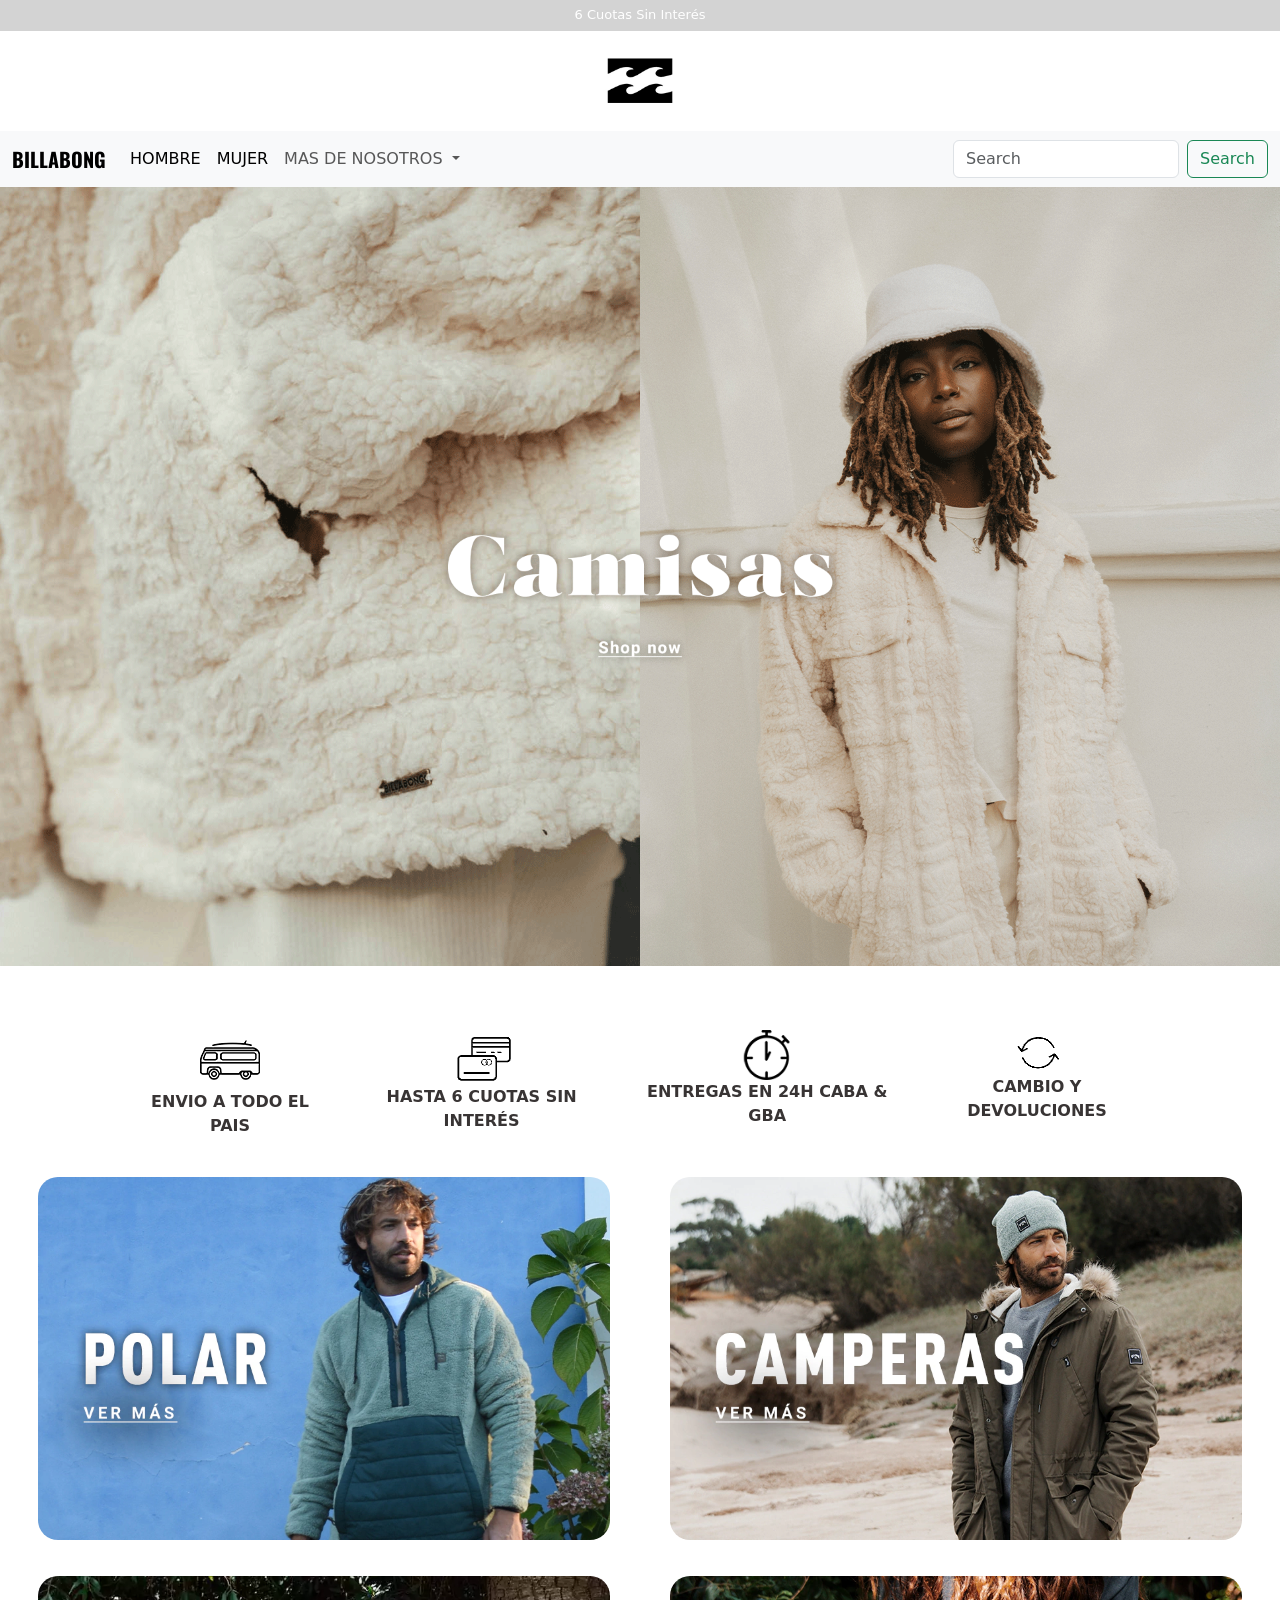
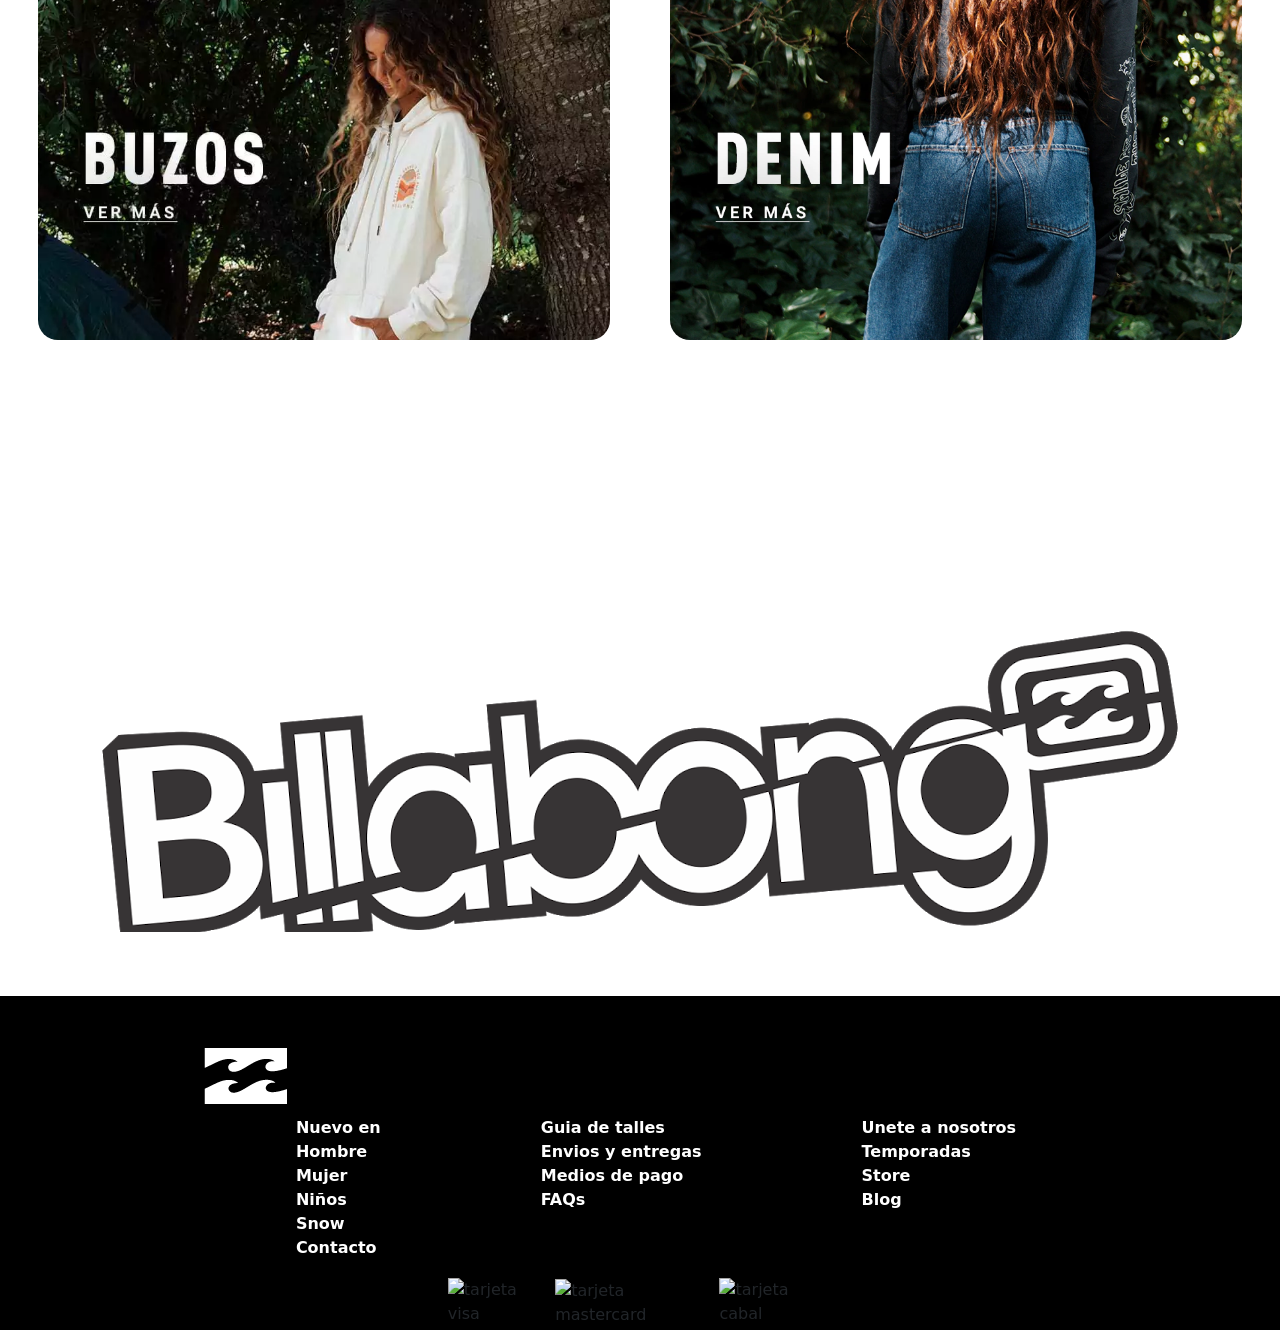
==== commit a717f202: "ajusto video" ====
--- a/index.html
+++ b/index.html
@@ -96,24 +96,24 @@
             </div>
         </section>
         <section id="sectionbotonindex">
-            <button class="boton "><a href="./pages/hombre.html"> <img class="img-boton"
+            <button class="boton "><a href="./pages/hombre.html"> <img class="img-boton img-fluid"
                         src="./assets/image/logos-banners-portadas/h2-buzos.png" alt="hombre con buzo polar verde"></a>
             </button>
             <button class="boton ">
                 <a href="./pages/hombre.html">
-                    <img class="img-boton" src="./assets/image/logos-banners-portadas/h2-camperas.png" alt="hombre con campera verda">
+                    <img class="img-boton img-fluid" src="./assets/image/logos-banners-portadas/h2-camperas.png" alt="hombre con campera verda">
                 </a>
             </button>
-            <button class="boton "><a href="./pages/mujer.html"> <img class="img-boton"
+            <button class="boton "><a href="./pages/mujer.html"> <img class="img-boton img-fluid"
                         src="./assets/image/logos-banners-portadas/h2-buzoss.png" alt="mujer con buzo blanco"></a>
             </button>
-            <button class="boton "><a href="./pages/mujer.html"> <img class="img-boton"
+            <button class="boton "><a href="./pages/mujer.html"> <img class="img-boton img-fluid"
                         src="./assets/image/logos-banners-portadas/h2-pants.png" alt="modelo mujer jean denim"></a>
             </button>
         </section>
         <section class="sectionVideo">
         <div class="video-wrapper">
-            <img class="background-image" src="/assets/image/logos-banners-portadas/billabonglogo.png" alt="logobillabong">
+            <img class="background-image img-fluid" src="/assets/image/logos-banners-portadas/billabonglogo.png" alt="logobillabong">
             <div class="video-container">
                 <iframe src="https://www.youtube.com/embed/AITpnE4puB8?autoplay=1" frameborder="0"
                     allowfullscreen></iframe>
--- a/css/style.css
+++ b/css/style.css
@@ -100,8 +100,8 @@
   margin-top: 200px; }
 
 .sectionVideo {
-  width: 100%;
-  height: 100vh;
+  width: auto;
+  height: auto;
   position: relative;
   margin-top: 10%; }
 
@@ -670,12 +670,6 @@
       width: 100%;
       height: 100%;
       border: 0; }
-  .background-image {
-    display: flex;
-    justify-content: center;
-    position: absolute;
-    width: auto;
-    height: auto; }
   .compras_section {
     margin-top: 200px; }
     .compras_section .p_comprar {
